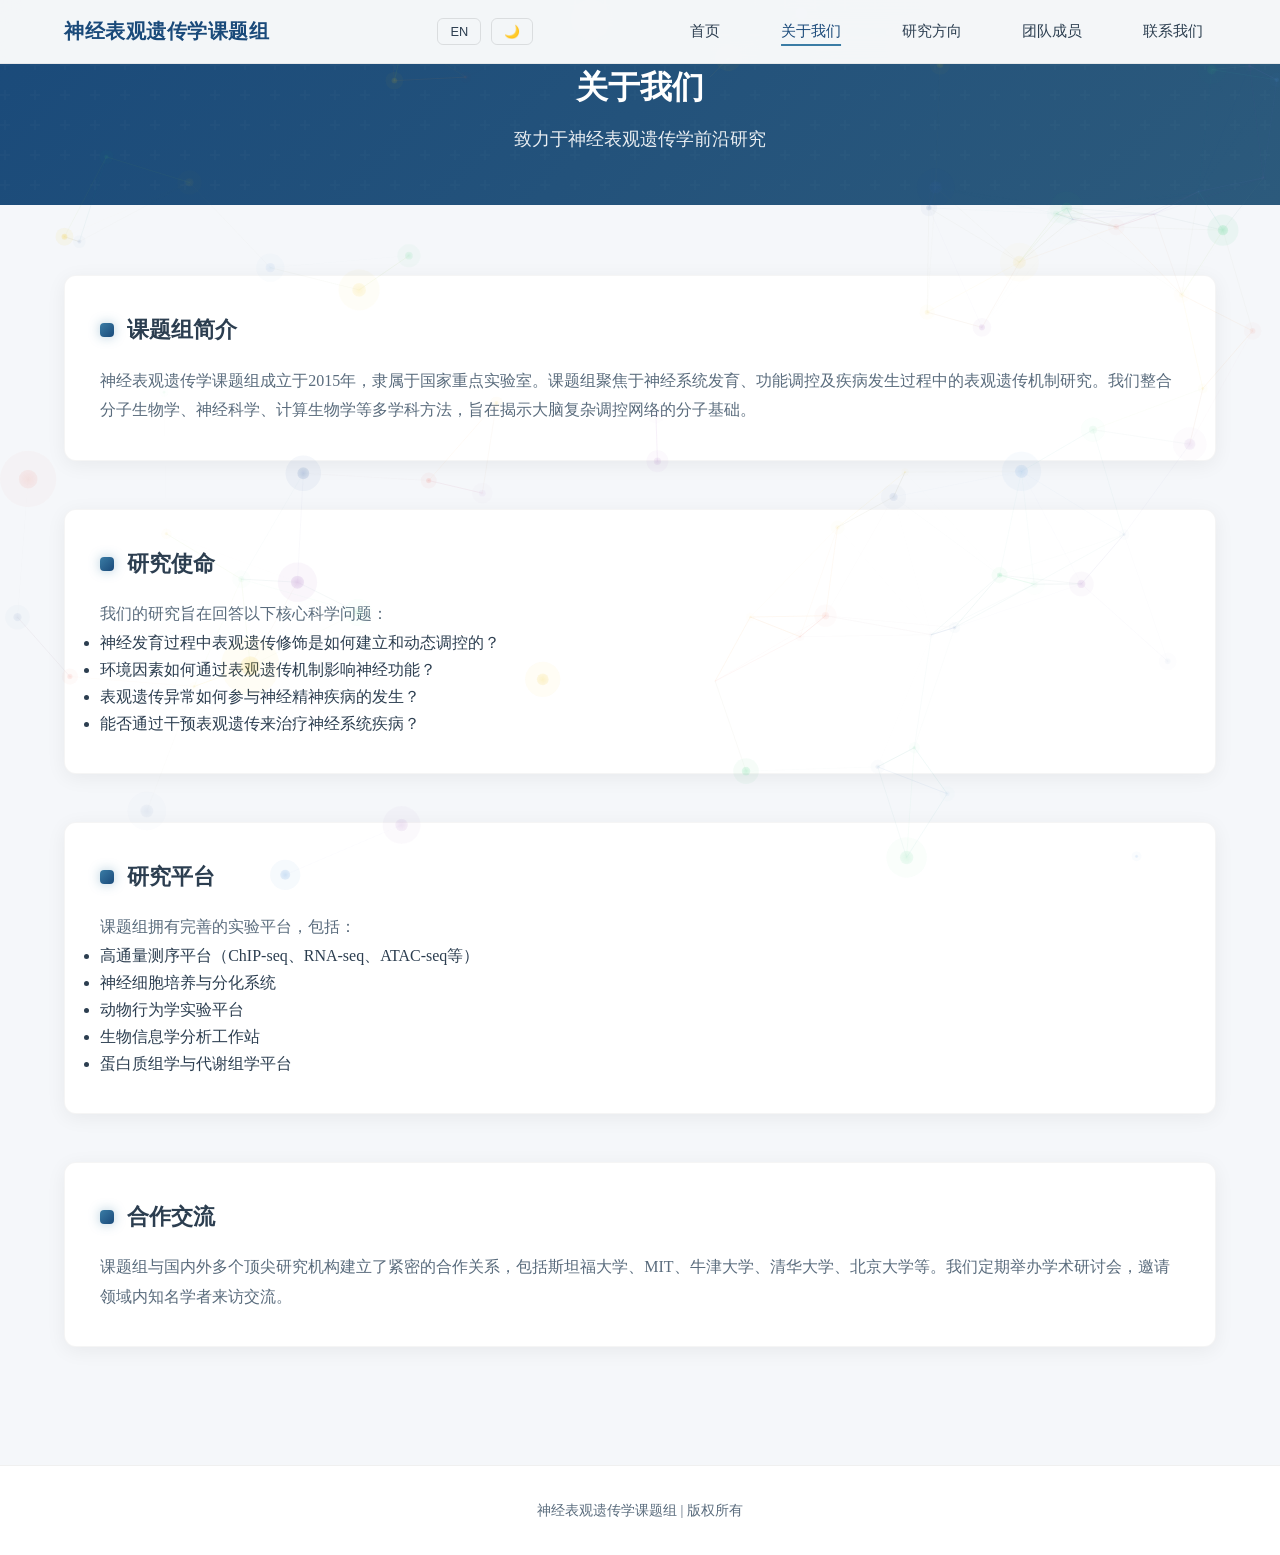
==== about.html @ 7ee30b58 "Initial commit: lab website Add lab website with: - Home, About, Research, Team, Contact pages - CSS" ====
<!DOCTYPE html>
<html lang="zh-CN">
<head>
    <meta charset="UTF-8">
    <meta name="viewport" content="width=device-width, initial-scale=1.0">
    <title>关于我们 - 神经表观遗传学课题组</title>
    <link rel="stylesheet" href="css/style.css">
</head>
<body data-page="about">

    <header>
        <nav>
            <div class="container">
                <h1 class="logo">神经表观遗传学课题组</h1>
                <div class="toolbar">
                    <button class="lang-switch" onclick="toggleLanguage()">EN</button>
                    <button class="theme-toggle" onclick="toggleTheme()">
                        <span class="icon">🌙</span>
                    </button>
                </div>
                <ul class="nav-links">
                    <li><a href="index.html" data-i18n-nav="home">首页</a></li>
                    <li><a href="about.html" class="active" data-i18n-nav="about">关于我们</a></li>
                    <li><a href="research.html" data-i18n-nav="research">研究方向</a></li>
                    <li><a href="team.html" data-i18n-nav="team">团队成员</a></li>
                    <li><a href="contact.html" data-i18n-nav="contact">联系我们</a></li>
                </ul>
            </div>
        </nav>
    </header>

    <div class="page-header">
        <div class="container">
            <h2 data-i18n="title">关于我们</h2>
            <p data-i18n="subtitle">致力于神经表观遗传学前沿研究</p>
        </div>
    </div>

    <main class="page-content">
        <div class="container">
            <section class="about-section">
                <h3 data-i18n="intro_title">课题组简介</h3>
                <p data-i18n="intro_text">神经表观遗传学课题组成立于2015年，隶属于国家重点实验室。课题组聚焦于神经系统发育、功能调控及疾病发生过程中的表观遗传机制研究。我们整合分子生物学、神经科学、计算生物学等多学科方法，旨在揭示大脑复杂调控网络的分子基础。</p>
            </section>

            <section class="about-section">
                <h3 data-i18n="mission_title">研究使命</h3>
                <p data-i18n="mission_text">我们的研究旨在回答以下核心科学问题：</p>
                <ul>
                    <li data-i18n="mission_q1">神经发育过程中表观遗传修饰是如何建立和动态调控的？</li>
                    <li data-i18n="mission_q2">环境因素如何通过表观遗传机制影响神经功能？</li>
                    <li data-i18n="mission_q3">表观遗传异常如何参与神经精神疾病的发生？</li>
                    <li data-i18n="mission_q4">能否通过干预表观遗传来治疗神经系统疾病？</li>
                </ul>
            </section>

            <section class="about-section">
                <h3 data-i18n="platform_title">研究平台</h3>
                <p data-i18n="platform_text">课题组拥有完善的实验平台，包括：</p>
                <ul>
                    <li data-i18n="platform1">高通量测序平台（ChIP-seq、RNA-seq、ATAC-seq等）</li>
                    <li data-i18n="platform2">神经细胞培养与分化系统</li>
                    <li data-i18n="platform3">动物行为学实验平台</li>
                    <li data-i18n="platform4">生物信息学分析工作站</li>
                    <li data-i18n="platform5">蛋白质组学与代谢组学平台</li>
                </ul>
            </section>

            <section class="about-section">
                <h3 data-i18n="collab_title">合作交流</h3>
                <p data-i18n="collab_text">课题组与国内外多个顶尖研究机构建立了紧密的合作关系，包括斯坦福大学、MIT、牛津大学、清华大学、北京大学等。我们定期举办学术研讨会，邀请领域内知名学者来访交流。</p>
            </section>
        </div>
    </main>

    <footer>
        <div class="container">
            <p data-i18n-footer="copyright">&copy; 2026 神经表观遗传学课题组 | 版权所有</p>
        </div>
    </footer>
    <script src="js/particles.js"></script>
    <script src="js/main.js"></script>
</body>
</html>
---- css/style.css ----
* {
    margin: 0;
    padding: 0;
    box-sizing: border-box;
}

:root {
    --primary-color: #1a4a7a;
    --secondary-color: #3a7ca5;
    --accent-color: #c0392b;
    --text-dark: #2c3e50;
    --text-light: #5a6c7d;
    --bg-light: #f5f7fa;
    --white: #ffffff;
    --glass-bg: rgba(255, 255, 255, 0.92);
    --glass-border: rgba(0, 0, 0, 0.06);
    --shadow: 0 4px 20px rgba(0, 0, 0, 0.06);
    --shadow-hover: 0 8px 32px rgba(0, 0, 0, 0.1);
    --shadow-accent: 0 4px 20px rgba(26, 74, 122, 0.15);
}

body {
    font-family: "STXihei", "华文细黑", Georgia, "Times New Roman", serif;
    line-height: 1.7;
    color: var(--text-dark);
    overflow-x: hidden;
    background: var(--bg-light);
    min-height: 100vh;
    transition: all 0.4s ease;
}

body[lang="en"] {
    line-height: 1.75;
}

/* Landing Page / Cover */
.landing-page {
    position: fixed;
    top: 0;
    left: 0;
    width: 100%;
    height: 100vh;
    z-index: 9999;
    background: linear-gradient(135deg, #0d2844 0%, #1a4a7a 50%, #2c5a7c 100%);
    display: flex;
    align-items: center;
    justify-content: center;
    overflow: hidden;
}

.landing-bg {
    position: absolute;
    top: 0;
    left: 0;
    width: 100%;
    height: 100%;
    background: linear-gradient(135deg, #0d2844 0%, #1a4a7a 50%, #2c5a7c 100%);
}

/* Neural network pattern overlay */
.landing-bg::before {
    content: '';
    position: absolute;
    top: 0;
    left: 0;
    width: 100%;
    height: 100%;
    background-image:
        radial-gradient(circle at 15% 25%, rgba(74, 144, 217, 0.2) 0%, transparent 12%),
        radial-gradient(circle at 85% 35%, rgba(155, 89, 182, 0.15) 0%, transparent 10%),
        radial-gradient(circle at 45% 75%, rgba(231, 76, 60, 0.12) 0%, transparent 9%),
        radial-gradient(circle at 75% 85%, rgba(74, 144, 217, 0.15) 0%, transparent 8%),
        radial-gradient(circle at 25% 65%, rgba(46, 204, 113, 0.1) 0%, transparent 8%);
    background-size: 100% 100%;
    animation: neuronPulse 10s ease-in-out infinite;
}

@keyframes neuronPulse {
    0%, 100% { opacity: 0.5; transform: scale(1); }
    50% { opacity: 1; transform: scale(1.03); }
}

.landing-content {
    position: relative;
    z-index: 10;
    text-align: center;
    padding: 2rem;
    margin-top: -5%;
}

.lab-logo-img {
    width: 140px;
    height: 140px;
    margin-bottom: 2rem;
    filter: drop-shadow(0 0 30px rgba(74, 144, 217, 0.5));
    animation: logoFloat 4s ease-in-out infinite;
}

@keyframes logoFloat {
    0%, 100% { transform: translateY(0); }
    50% { transform: translateY(-12px); }
}

.landing-title {
    font-size: clamp(2.2rem, 5vw, 3.4rem);
    color: #ffffff;
    margin-bottom: 0.6rem;
    font-weight: 600;
    letter-spacing: 2px;
    text-shadow: 0 2px 20px rgba(0, 0, 0, 0.3);
}

.landing-subtitle {
    font-size: clamp(1.2rem, 2.4vw, 1.6rem);
    color: rgba(255, 255, 255, 0.85);
    margin-bottom: 0.5rem;
    font-weight: 400;
    letter-spacing: 1px;
}

.landing-institution {
    font-size: clamp(1.3rem, 2.6vw, 1.7rem);
    color: #6ba3e0;
    margin-bottom: 1.5rem;
    font-weight: 500;
    letter-spacing: 1px;
    line-height: 1.8;
}

.landing-institution span {
    font-size: 0.65em;
    color: rgba(255, 255, 255, 0.7);
    font-weight: 400;
    display: block;
    margin-top: 0.4rem;
    letter-spacing: 0.5px;
}

.landing-scroll-hint {
    position: absolute;
    bottom: -15%;
    left: 50%;
    transform: translateX(-50%);
    cursor: pointer;
    text-align: center;
    color: rgba(255, 255, 255, 0.8);
    font-size: 0.9rem;
    transition: all 0.3s ease;
}

.landing-scroll-hint:hover {
    color: #ffffff;
    transform: translateX(-50%) translateY(5px);
}

.scroll-arrow {
    margin-top: 12px;
}

.scroll-arrow span {
    display: inline-block;
    width: 22px;
    height: 22px;
    border-right: 2px solid rgba(255, 255, 255, 0.7);
    border-bottom: 2px solid rgba(255, 255, 255, 0.7);
    transform: rotate(45deg);
    margin: 0 -3px;
    animation: scrollArrowAnim 1.5s infinite;
}

.scroll-arrow span:nth-child(2) {
    animation-delay: 0.15s;
}

.scroll-arrow span:nth-child(3) {
    animation-delay: 0.3s;
}

@keyframes scrollArrowAnim {
    0% { opacity: 0; transform: rotate(45deg) translateY(-12px); }
    50% { opacity: 1; }
    100% { opacity: 0; transform: rotate(45deg) translateY(12px); }
}

/* Particle Canvas - Fixed z-index with parallax */
#particles-canvas {
    position: fixed;
    top: 0;
    left: 0;
    width: 100%;
    height: 100%;
    z-index: 10000;
    pointer-events: none;
    opacity: 0.4;
}

/* Main wrapper */
.main-wrapper {
    margin-top: 0;
    min-height: 100vh;
    padding-top: 70px;
}

.container {
    max-width: 1200px;
    margin: 0 auto;
    padding: 0 24px;
    position: relative;
    z-index: 1;
}

/* Header & Navigation */
header {
    background: rgba(255, 255, 255, 0.95);
    backdrop-filter: blur(20px);
    -webkit-backdrop-filter: blur(20px);
    border-bottom: 1px solid rgba(0, 0, 0, 0.06);
    position: fixed;
    top: 0;
    left: 0;
    right: 0;
    z-index: 10001;
    padding: 0;
    transition: transform 0.3s ease, box-shadow 0.3s ease;
}

header.scrolled {
    box-shadow: 0 2px 20px rgba(0, 0, 0, 0.08);
}

header.hidden {
    transform: translateY(-100%);
}

nav {
    padding: 0.9rem 0;
}

nav .container {
    display: flex;
    justify-content: space-between;
    align-items: center;
}

.logo {
    font-size: 1.25rem;
    color: var(--primary-color);
    font-weight: 600;
    letter-spacing: 0.5px;
}

.nav-links {
    display: flex;
    list-style: none;
    gap: 2.2rem;
}

.nav-links a {
    text-decoration: none;
    color: var(--text-dark);
    font-weight: 500;
    font-size: 0.95rem;
    transition: color 0.25s ease;
    position: relative;
    padding: 0.4rem 0.8rem;
}

.nav-links a::after {
    content: '';
    position: absolute;
    bottom: 0;
    left: 50%;
    width: 0;
    height: 2px;
    background: var(--secondary-color);
    transition: all 0.25s ease;
    transform: translateX(-50%);
}

.nav-links a:hover,
.nav-links a.active {
    color: var(--primary-color);
}

.nav-links a:hover::after,
.nav-links a.active::after {
    width: 70%;
}

/* Language & Theme Toggle */
.toolbar {
    display: flex;
    align-items: center;
    gap: 0.6rem;
    margin-left: 1.5rem;
}

.lang-switch,
.theme-toggle {
    background: transparent;
    border: 1px solid rgba(0, 0, 0, 0.1);
    color: var(--text-dark);
    padding: 5px 12px;
    border-radius: 6px;
    cursor: pointer;
    font-size: 0.8rem;
    font-weight: 500;
    transition: all 0.2s ease;
}

.lang-switch:hover,
.theme-toggle:hover {
    background: rgba(26, 74, 122, 0.08);
    border-color: var(--secondary-color);
    color: var(--primary-color);
}

/* Hero Section */
.hero {
    background: linear-gradient(135deg, #1a4a7a 0%, #2c5a7c 50%, #1e3d5c 100%);
    color: var(--white);
    padding: 80px 0 90px;
    text-align: center;
    position: relative;
    overflow: hidden;
    min-height: auto;
    display: flex;
    flex-direction: column;
    justify-content: center;
    align-items: center;
}

.hero::before {
    content: '';
    position: absolute;
    top: 0;
    left: 0;
    right: 0;
    bottom: 0;
    background: url("data:image/svg+xml,%3Csvg width='60' height='60' viewBox='0 0 60 60' xmlns='http://www.w3.org/2000/svg'%3E%3Cg fill='none' fill-rule='evenodd'%3E%3Cg fill='%23ffffff' fill-opacity='0.03'%3E%3Cpath d='M36 34v-4h-2v4h-4v2h4v4h2v-4h4v-2h-4zm0-30V0h-2v4h-4v2h4v4h2V6h4V4h-4zM6 34v-4H4v4H0v2h4v4h2v-4h4v-2H6zM6 4V0H4v4H0v2h4v4h2V6h4V4H6z'/%3E%3C/g%3E%3C/g%3E%3C/svg%3E");
    opacity: 0.5;
}

.hero .container {
    position: relative;
    z-index: 1;
    width: 100%;
    max-width: 1000px;
    display: flex;
    flex-direction: column;
    align-items: center;
}

.hero h2 {
    font-size: clamp(2rem, 5vw, 3.5rem);
    margin-bottom: 1.2rem;
    text-shadow: 0 2px 30px rgba(0, 0, 0, 0.25);
    animation: fadeInUp 0.8s ease forwards;
    line-height: 1.35;
    max-width: 900px;
    font-weight: 600;
}

.hero p {
    font-size: clamp(1.05rem, 2.5vw, 1.35rem);
    margin-bottom: 2rem;
    opacity: 0.92;
    max-width: 750px;
    margin-left: auto;
    margin-right: auto;
    animation: fadeInUp 0.8s ease forwards;
    animation-delay: 0.15s;
    opacity: 0;
}

.hero .btn {
    animation: fadeInUp 0.8s ease forwards;
    animation-delay: 0.3s;
    opacity: 0;
}

/* Scroll Animations */
@keyframes fadeInUp {
    from { opacity: 0; transform: translateY(25px); }
    to { opacity: 1; transform: translateY(0); }
}

@keyframes fadeInDown {
    from { opacity: 0; transform: translateY(-25px); }
    to { opacity: 1; transform: translateY(0); }
}

@keyframes scaleIn {
    from { opacity: 0; transform: scale(0.92); }
    to { opacity: 1; transform: scale(1); }
}

/* Button */
.btn {
    display: inline-block;
    padding: 14px 32px;
    background: linear-gradient(135deg, #3a7ca5 0%, #2d6a8a 100%);
    color: #ffffff;
    text-decoration: none;
    border-radius: 8px;
    font-weight: 550;
    font-size: 1rem;
    letter-spacing: 0.5px;
    transition: all 0.3s ease;
    box-shadow: 0 4px 15px rgba(58, 124, 165, 0.35);
}

.btn:hover {
    background: linear-gradient(135deg, #2d6a8a 0%, #1a4a7a 100%);
    transform: translateY(-2px);
    box-shadow: 0 6px 25px rgba(58, 124, 165, 0.45);
}

/* Hero Stats */
.hero-stats {
    display: flex;
    justify-content: center;
    gap: 4.5rem;
    margin-top: 3.5rem;
    flex-wrap: wrap;
}

.stat-item {
    text-align: center;
    animation: fadeInUp 0.8s ease forwards;
    animation-delay: calc(0.4s + var(--delay, 0) * 0.12s);
    opacity: 0;
}

.stat-number {
    font-size: 2.4rem;
    font-weight: 700;
    color: #ffffff;
    display: block;
    text-shadow: 0 2px 15px rgba(0, 0, 0, 0.2);
}

.stat-label {
    font-size: 0.9rem;
    color: rgba(255, 255, 255, 0.8);
    margin-top: 0.35rem;
    font-weight: 500;
}

/* Section Divider */
.section-divider {
    height: 1px;
    background: linear-gradient(90deg, transparent, rgba(74, 144, 217, 0.4), transparent);
    margin: 0 auto;
    max-width: 500px;
}

/* Features Section */
.features {
    padding: 80px 0;
    position: relative;
    background: var(--white);
}

.features h2 {
    text-align: center;
    margin-bottom: 3rem;
    color: var(--text-dark);
    font-size: 1.9rem;
    font-weight: 600;
    position: relative;
}

.features h2::after {
    content: '';
    display: block;
    width: 60px;
    height: 3px;
    background: linear-gradient(90deg, var(--primary-color), var(--secondary-color));
    margin: 1rem auto 0;
    border-radius: 2px;
}

.feature-grid {
    display: grid;
    grid-template-columns: repeat(auto-fit, minmax(270px, 1fr));
    gap: 1.8rem;
}

.feature-card {
    padding: 2.2rem;
    position: relative;
    min-height: 200px;
    display: flex;
    flex-direction: column;
    background: var(--white);
    border: 1px solid rgba(0, 0, 0, 0.05);
    border-radius: 12px;
    box-shadow: var(--shadow);
    transition: all 0.35s ease;
}

.feature-card:hover {
    transform: translateY(-6px);
    box-shadow: var(--shadow-hover);
    border-color: rgba(58, 124, 165, 0.2);
}

.feature-card h3 {
    color: var(--text-dark);
    margin-bottom: 0.9rem;
    font-size: 1.25rem;
    font-weight: 600;
    position: relative;
    padding-bottom: 0.8rem;
}

.feature-card h3::after {
    content: '';
    position: absolute;
    bottom: 0;
    left: 0;
    width: 35px;
    height: 2px;
    background: linear-gradient(90deg, var(--secondary-color), var(--primary-color));
    border-radius: 1px;
}

.feature-card p {
    color: var(--text-light);
    line-height: 1.75;
    font-size: 0.95rem;
}

/* News Section */
.news {
    padding: 80px 0;
    position: relative;
    background: linear-gradient(180deg, #f8f9fa 0%, #f0f2f5 100%);
}

.news h2 {
    text-align: center;
    margin-bottom: 3rem;
    color: var(--text-dark);
    font-size: 1.9rem;
    font-weight: 600;
    position: relative;
}

.news h2::after {
    content: '';
    display: block;
    width: 60px;
    height: 3px;
    background: linear-gradient(90deg, var(--primary-color), var(--secondary-color));
    margin: 1rem auto 0;
    border-radius: 2px;
}

.news-grid {
    display: grid;
    grid-template-columns: repeat(auto-fit, minmax(320px, 1fr));
    gap: 1.8rem;
}

.news-item {
    padding: 1.8rem;
    border-left: 3px solid var(--secondary-color);
    transition: all 0.3s ease;
    position: relative;
    min-height: 110px;
    background: var(--white);
    border-radius: 0 8px 8px 0;
    box-shadow: var(--shadow);
}

.news-item::before {
    content: '';
    position: absolute;
    left: -3px;
    top: 0;
    height: 100%;
    width: 3px;
    background: linear-gradient(180deg, var(--secondary-color), var(--primary-color));
    opacity: 0;
    transition: opacity 0.3s ease;
}

.news-item:hover {
    border-left-width: 4px;
    transform: translateX(4px);
    box-shadow: var(--shadow-hover);
}

.news-item:hover::before {
    opacity: 1;
}

.news-item .date {
    color: var(--secondary-color);
    font-size: 0.85rem;
    font-weight: 600;
    letter-spacing: 1px;
    display: block;
    margin-bottom: 0.5rem;
}

.news-item h4 {
    color: var(--text-dark);
    margin-top: 0.5rem;
    font-size: 1.05rem;
    line-height: 1.55;
    font-weight: 500;
}

/* Footer */
footer {
    background: var(--white);
    border-top: 1px solid rgba(0, 0, 0, 0.06);
    color: var(--text-light);
    text-align: center;
    padding: 2rem 0;
    margin-top: auto;
}

footer p {
    font-size: 0.9rem;
}

/* Mobile Navigation */
.mobile-menu-btn {
    display: none;
    background: none;
    border: none;
    color: var(--text-dark);
    font-size: 1.5rem;
    cursor: pointer;
}

/* Responsive */
@media (max-width: 768px) {
    .nav-links {
        display: none;
        position: absolute;
        top: 100%;
        left: 0;
        right: 0;
        background: rgba(255, 255, 255, 0.98);
        backdrop-filter: blur(20px);
        flex-direction: column;
        gap: 0;
        padding: 1rem;
        box-shadow: 0 4px 20px rgba(0, 0, 0, 0.1);
    }

    .nav-links.active {
        display: flex;
    }

    .nav-links li {
        padding: 0.8rem 0;
        border-bottom: 1px solid rgba(0, 0, 0, 0.05);
    }

    .mobile-menu-btn {
        display: block;
    }

    .hero h2 {
        font-size: 2rem;
    }

    .hero p {
        font-size: 1rem;
    }

    .hero-stats {
        gap: 2.5rem;
    }

    .stat-number {
        font-size: 2rem;
    }

    .feature-grid,
    .news-grid {
        grid-template-columns: 1fr;
    }

    .landing-scroll-hint {
        bottom: -10%;
    }
}

/* Dark Mode */
body.dark-mode {
    --text-dark: #e8e8e8;
    --text-light: #a0a0a0;
    --bg-light: #1a1a2e;
    --white: #252540;
    background: #1a1a2e;
}

body.dark-mode header {
    background: rgba(37, 37, 64, 0.95);
    border-bottom-color: rgba(255, 255, 255, 0.06);
}

body.dark-mode .feature-card,
body.dark-mode .team-member,
body.dark-mode .contact-info,
body.dark-mode .contact-form,
body.dark-mode .research-item,
body.dark-mode .news-item {
    background: #252540;
    border-color: rgba(255, 255, 255, 0.06);
}

body.dark-mode .logo {
    color: #e8e8e8;
}

body.dark-mode .nav-links a {
    color: #a0a0a0;
}

body.dark-mode .nav-links a:hover,
body.dark-mode .nav-links a.active {
    color: #ffffff;
}

body.dark-mode .hero h2,
body.dark-mode .page-header h2,
body.dark-mode .features h2,
body.dark-mode .news h2 {
    color: #ffffff;
}

body.dark-mode .feature-card h3,
body.dark-mode .news-item h4 {
    color: #ffffff;
}

body.dark-mode footer {
    background: #252540;
    border-top-color: rgba(255, 255, 255, 0.06);
    color: #a0a0a0;
}

body.dark-mode .lang-switch,
body.dark-mode .theme-toggle {
    border-color: rgba(255, 255, 255, 0.15);
    color: #a0a0a0;
}

body.dark-mode .lang-switch:hover,
body.dark-mode .theme-toggle:hover {
    background: rgba(255, 255, 255, 0.1);
    border-color: rgba(255, 255, 255, 0.3);
    color: #ffffff;
}

/* Page Specific Styles */
.page-header {
    background: linear-gradient(135deg, #1a4a7a 0%, #2c5a7c 100%);
    color: var(--white);
    padding: 60px 0 50px;
    text-align: center;
    position: relative;
}

.page-header::before {
    content: '';
    position: absolute;
    top: 0;
    left: 0;
    right: 0;
    bottom: 0;
    background: url("data:image/svg+xml,%3Csvg width='60' height='60' viewBox='0 0 60 60' xmlns='http://www.w3.org/2000/svg'%3E%3Cg fill='none' fill-rule='evenodd'%3E%3Cg fill='%23ffffff' fill-opacity='0.03'%3E%3Cpath d='M36 34v-4h-2v4h-4v2h4v4h2v-4h4v-2h-4zm0-30V0h-2v4h-4v2h4v4h2V6h4V4h-4zM6 34v-4H4v4H0v2h4v4h2v-4h4v-2H6zM6 4V0H4v4H0v2h4v4h2V6h4V4H6z'/%3E%3C/g%3E%3C/g%3E%3C/svg%3E");
    opacity: 0.5;
}

.page-header h2 {
    font-size: 2rem;
    margin-bottom: 0.6rem;
    position: relative;
    font-weight: 600;
}

.page-header p {
    font-size: 1.15rem;
    opacity: 0.9;
    position: relative;
}

.page-content {
    padding: 70px 0;
}

.page-content h2 {
    color: var(--text-dark);
    margin-bottom: 2rem;
    font-size: 1.9rem;
    font-weight: 600;
}

/* About Page */
.about-section {
    margin-bottom: 3rem;
    padding: 2.2rem;
    background: var(--white);
    border-radius: 12px;
    box-shadow: var(--shadow);
    border: 1px solid rgba(0, 0, 0, 0.04);
}

.about-section h3 {
    color: var(--text-dark);
    margin-bottom: 1rem;
    font-size: 1.4rem;
    font-weight: 600;
    display: flex;
    align-items: center;
    gap: 0.8rem;
}

.about-section h3::before {
    content: '';
    width: 14px;
    height: 14px;
    background: linear-gradient(135deg, var(--secondary-color), var(--primary-color));
    border-radius: 4px;
    box-shadow: 0 0 12px rgba(58, 124, 165, 0.4);
}

.about-section p {
    color: var(--text-light);
    line-height: 1.85;
}

/* Research Page */
.research-item {
    padding: 2.5rem;
    margin-bottom: 2rem;
    position: relative;
    overflow: hidden;
    min-height: 200px;
    background: var(--white);
    border-radius: 12px;
    box-shadow: var(--shadow);
    border: 1px solid rgba(0, 0, 0, 0.04);
    transition: all 0.35s ease;
}

.research-item:hover {
    transform: translateY(-4px);
    box-shadow: var(--shadow-hover);
}

.research-item h3 {
    color: var(--text-dark);
    margin-bottom: 1rem;
    font-size: 1.35rem;
    font-weight: 600;
}

.research-item p {
    color: var(--text-light);
    line-height: 1.8;
}

.research-tags {
    margin-top: 1.5rem;
    display: flex;
    flex-wrap: wrap;
    gap: 0.6rem;
}

.tag {
    display: inline-block;
    padding: 6px 14px;
    background: rgba(58, 124, 165, 0.12);
    border: 1px solid rgba(58, 124, 165, 0.25);
    color: var(--secondary-color);
    border-radius: 20px;
    font-size: 0.8rem;
    font-weight: 500;
    transition: all 0.3s ease;
}

.tag:hover {
    background: rgba(58, 124, 165, 0.25);
    transform: translateY(-2px);
}

/* Team Page */
.team-grid {
    display: grid;
    grid-template-columns: repeat(auto-fit, minmax(280px, 1fr));
    gap: 2rem;
}

.team-member {
    padding: 2.5rem;
    text-align: center;
    position: relative;
    overflow: hidden;
    min-height: 320px;
    display: flex;
    flex-direction: column;
    justify-content: flex-start;
    background: var(--white);
    border-radius: 12px;
    box-shadow: var(--shadow);
    border: 1px solid rgba(0, 0, 0, 0.04);
    transition: all 0.35s ease;
}

.team-member:hover {
    transform: translateY(-6px);
    box-shadow: var(--shadow-hover);
}

.team-member::after {
    content: '';
    position: absolute;
    bottom: 0;
    left: 50%;
    width: 0;
    height: 3px;
    background: linear-gradient(90deg, var(--primary-color), var(--secondary-color));
    transition: all 0.35s ease;
    transform: translateX(-50%);
    border-radius: 2px;
}

.team-member:hover::after {
    width: 60%;
}

.member-photo {
    width: 110px;
    height: 110px;
    border-radius: 50%;
    background: linear-gradient(135deg, var(--primary-color), var(--secondary-color));
    margin: 0 auto 1.2rem;
    display: flex;
    align-items: center;
    justify-content: center;
    color: var(--white);
    font-size: 2.2rem;
    font-weight: bold;
    box-shadow: 0 4px 20px rgba(26, 74, 122, 0.3);
}

.team-member h3 {
    color: var(--text-dark);
    margin-bottom: 0.4rem;
    font-size: 1.3rem;
    font-weight: 600;
}

.team-member .title {
    color: var(--secondary-color);
    font-weight: 600;
    margin-bottom: 1rem;
    font-size: 0.95rem;
}

.team-member .bio {
    color: var(--text-light);
    font-size: 0.9rem;
    line-height: 1.65;
}

/* Contact Page */
.contact-grid {
    display: grid;
    grid-template-columns: repeat(auto-fit, minmax(320px, 1fr));
    gap: 2rem;
}

.contact-info {
    padding: 2.5rem;
    background: var(--white);
    border-radius: 12px;
    box-shadow: var(--shadow);
    border: 1px solid rgba(0, 0, 0, 0.04);
}

.contact-info h3 {
    color: var(--text-dark);
    margin-bottom: 1.8rem;
    font-size: 1.4rem;
    font-weight: 600;
    display: flex;
    align-items: center;
    gap: 0.8rem;
}

.contact-info h3::before {
    content: '';
    width: 12px;
    height: 12px;
    background: var(--secondary-color);
    border-radius: 50%;
    box-shadow: 0 0 12px rgba(58, 124, 165, 0.5);
}

.contact-item {
    margin-bottom: 1.8rem;
}

.contact-item strong {
    display: block;
    color: var(--text-dark);
    margin-bottom: 0.4rem;
    font-size: 0.95rem;
    font-weight: 600;
}

.contact-item p {
    color: var(--text-light);
    line-height: 1.7;
}

.contact-form {
    padding: 2.5rem;
    background: var(--white);
    border-radius: 12px;
    box-shadow: var(--shadow);
    border: 1px solid rgba(0, 0, 0, 0.04);
}

.contact-form h3 {
    color: var(--text-dark);
    margin-bottom: 1.8rem;
    font-size: 1.4rem;
    font-weight: 600;
    display: flex;
    align-items: center;
    gap: 0.8rem;
}

.contact-form h3::before {
    content: '';
    width: 12px;
    height: 12px;
    background: var(--accent-color);
    border-radius: 50%;
    box-shadow: 0 0 12px rgba(192, 57, 43, 0.5);
}

.form-group {
    margin-bottom: 1.5rem;
}

.form-group label {
    display: block;
    margin-bottom: 0.5rem;
    color: var(--text-dark);
    font-weight: 550;
    font-size: 0.95rem;
}

.form-group input,
.form-group textarea {
    width: 100%;
    padding: 14px 16px;
    background: rgba(255, 255, 255, 0.9);
    border: 1px solid rgba(0, 0, 0, 0.1);
    border-radius: 8px;
    font-family: inherit;
    font-size: 0.95rem;
    color: var(--text-dark);
    transition: all 0.3s ease;
}

.form-group input:focus,
.form-group textarea:focus {
    outline: none;
    border-color: var(--secondary-color);
    box-shadow: 0 0 0 3px rgba(58, 124, 165, 0.15);
    background: rgba(255, 255, 255, 1);
}

.form-group textarea {
    min-height: 130px;
    resize: vertical;
}

.form-group input::placeholder,
.form-group textarea::placeholder {
    color: #999;
}

.submit-btn {
    padding: 14px 36px;
    background: linear-gradient(135deg, var(--primary-color), var(--secondary-color));
    color: var(--white);
    border: none;
    border-radius: 8px;
    cursor: pointer;
    font-size: 1rem;
    font-weight: 600;
    transition: all 0.3s ease;
    box-shadow: 0 4px 15px rgba(26, 74, 122, 0.3);
}

.submit-btn:hover {
    transform: translateY(-2px);
    box-shadow: 0 6px 25px rgba(26, 74, 122, 0.4);
}

/* Decorative Elements */
.decoration-circle {
    position: absolute;
    border-radius: 50%;
    background: rgba(74, 144, 217, 0.08);
    pointer-events: none;
}

.circle-1 {
    width: 220px;
    height: 220px;
    top: 8%;
    right: -60px;
}

.circle-2 {
    width: 160px;
    height: 160px;
    bottom: 15%;
    left: -40px;
}

/* Icon Box */
.icon-box {
    width: 52px;
    height: 52px;
    background: linear-gradient(135deg, var(--primary-color), var(--secondary-color));
    border-radius: 10px;
    display: flex;
    align-items: center;
    justify-content: center;
    margin-bottom: 1rem;
    font-size: 1.35rem;
    box-shadow: var(--shadow-accent);
}

/* New Contact Page Styles */
.contact-wrapper {
    display: flex;
    flex-direction: column;
    gap: 2rem;
}

.contact-grid-new {
    display: grid;
    grid-template-columns: repeat(2, 1fr);
    gap: 2rem;
}

.contact-card {
    padding: 2.2rem;
    text-align: center;
    display: flex;
    flex-direction: column;
    align-items: center;
    gap: 0.8rem;
    background: var(--white);
    border-radius: 12px;
    box-shadow: var(--shadow);
    border: 1px solid rgba(0, 0, 0, 0.04);
    transition: all 0.35s ease;
}

.contact-card:hover {
    transform: translateY(-4px);
    box-shadow: var(--shadow-hover);
}

.contact-icon {
    font-size: 2.8rem;
    margin-bottom: 0.3rem;
}

.contact-card h3 {
    color: var(--primary-color);
    font-size: 1.1rem;
    margin: 0;
    font-weight: 600;
}

.contact-card p {
    color: var(--text-light);
    line-height: 1.7;
    margin: 0;
    font-size: 0.9rem;
}

.form-row {
    display: grid;
    grid-template-columns: repeat(2, 1fr);
    gap: 1.2rem;
}

.contact-section {
    margin-top: 3rem;
}

.contact-section h3 {
    color: var(--primary-color);
    margin-bottom: 1.5rem;
    font-size: 1.4rem;
    font-weight: 600;
}

.map-container {
    height: 420px;
    border-radius: 12px;
    overflow: hidden;
    box-shadow: var(--shadow-hover);
    position: relative;
    background: #f0f0f0;
}

.map-link {
    position: absolute;
    bottom: 18px;
    left: 18px;
    z-index: 10;
    display: inline-block;
    padding: 10px 20px;
    background: #c0392b;
    color: white;
    text-decoration: none;
    border-radius: 25px;
    font-size: 0.85rem;
    font-weight: 500;
    box-shadow: 0 3px 15px rgba(192, 57, 43, 0.4);
    transition: all 0.3s ease;
}

.map-link:hover {
    transform: translateY(-2px);
    box-shadow: 0 5px 20px rgba(192, 57, 43, 0.5);
}

.join-text {
    color: var(--text-light);
    line-height: 1.85;
    padding: 2rem;
    background: rgba(255, 255, 255, 0.6);
    border-radius: 12px;
    font-size: 0.95rem;
}

.join-text strong {
    color: var(--primary-color);
}

@media (max-width: 768px) {
    .contact-grid-new {
        grid-template-columns: 1fr;
    }
    .form-row {
        grid-template-columns: 1fr;
    }
    .map-container {
        height: 350px;
    }
}
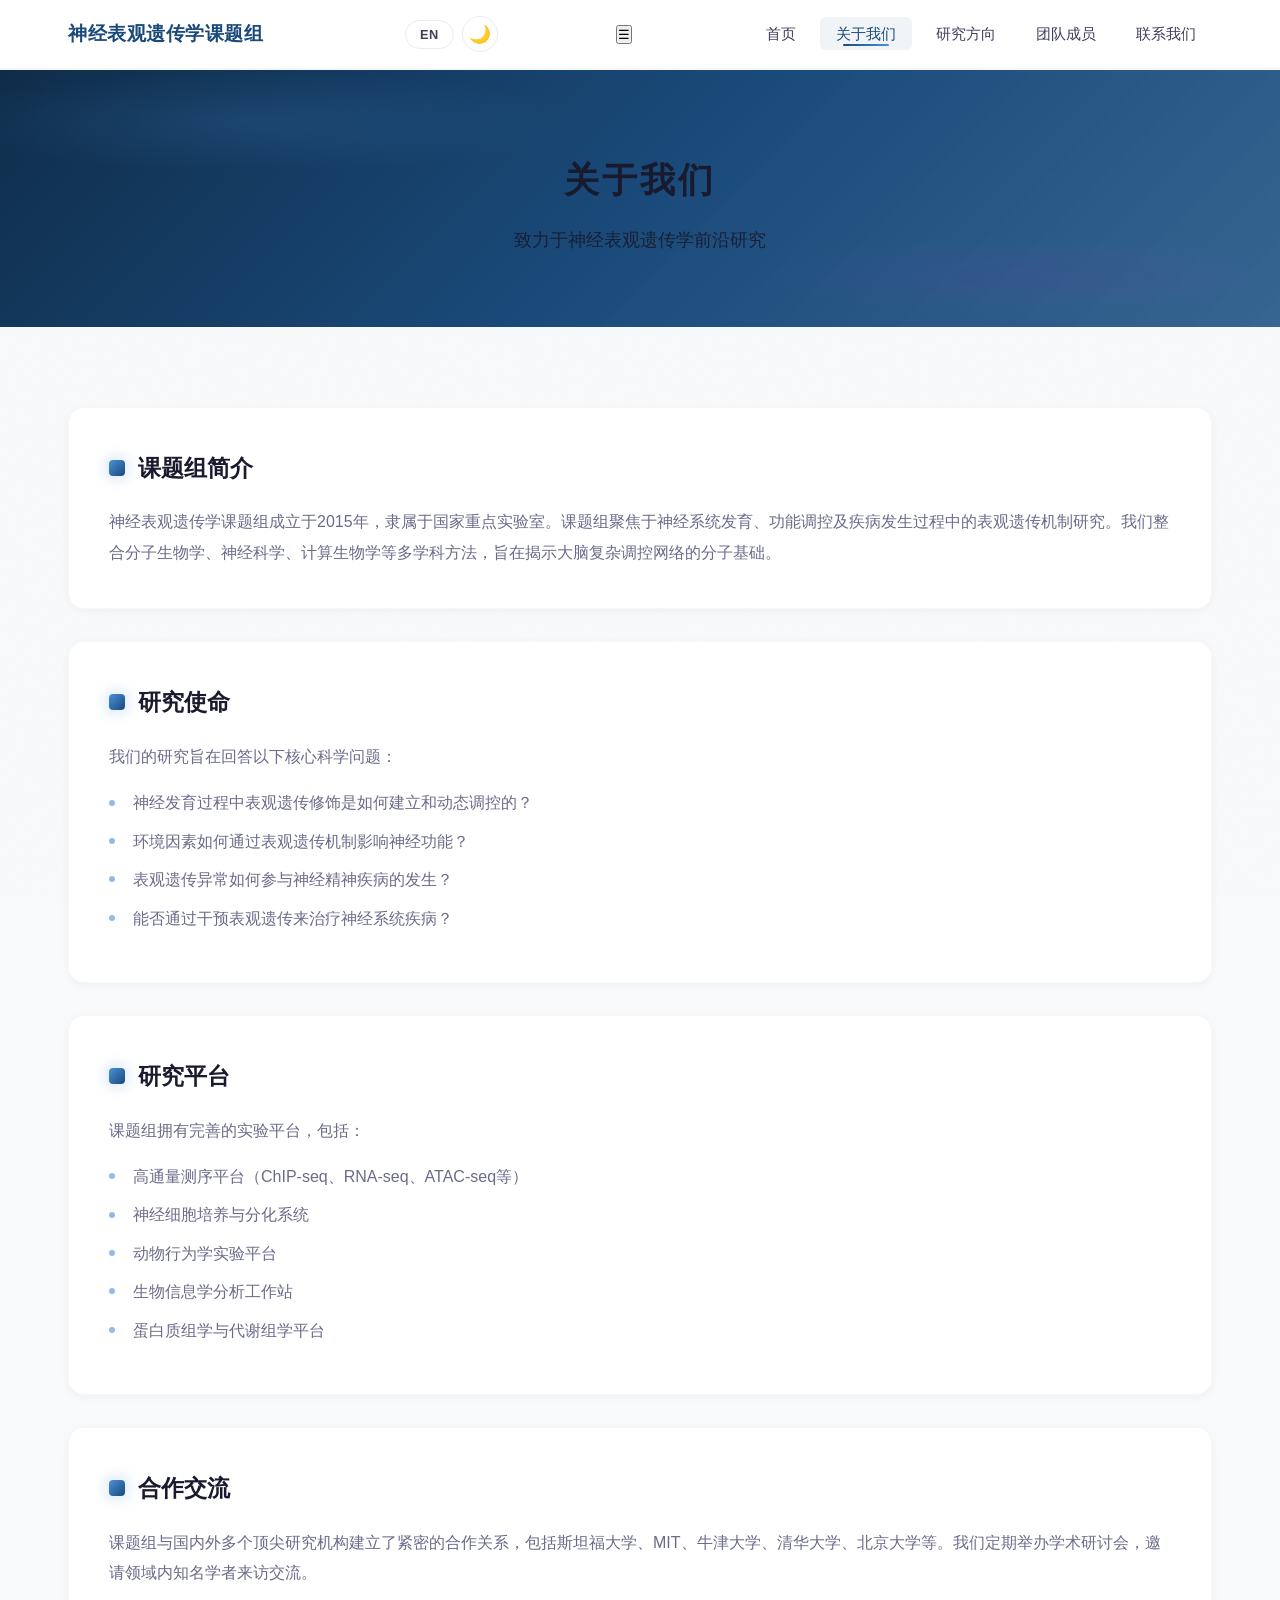
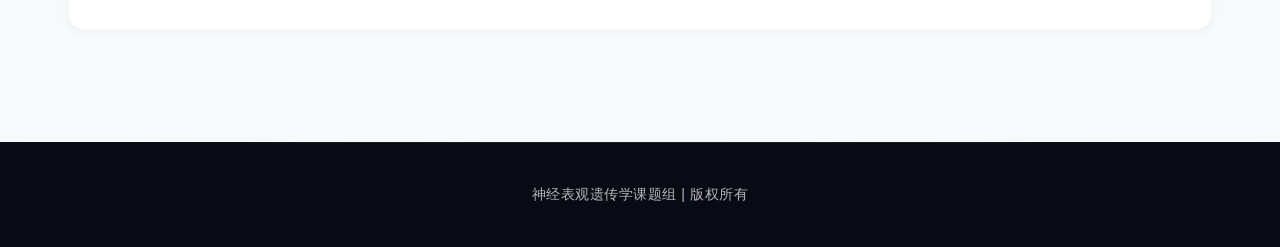
==== commit ffc0ae90: "Adjust home entry behavior and update team info" ====
--- a/about.html
+++ b/about.html
@@ -19,7 +19,7 @@
                     </button>
                 </div>
                 <ul class="nav-links">
-                    <li><a href="index.html" data-i18n-nav="home">首页</a></li>
+                    <li><a href="index.html#main-wrapper" data-i18n-nav="home">首页</a></li>
                     <li><a href="about.html" class="active" data-i18n-nav="about">关于我们</a></li>
                     <li><a href="research.html" data-i18n-nav="research">研究方向</a></li>
                     <li><a href="team.html" data-i18n-nav="team">团队成员</a></li>
--- a/css/style.css
+++ b/css/style.css
@@ -1,39 +1,132 @@
+/* ============================================
+   神经表观遗传学课题组 - 设计升级版
+   Scientific Elegance Design System
+   ============================================ */
+
 * {
     margin: 0;
     padding: 0;
     box-sizing: border-box;
 }
 
+/* ============================================
+   Design Tokens - 核心设计变量
+   ============================================ */
 :root {
-    --primary-color: #1a4a7a;
-    --secondary-color: #3a7ca5;
-    --accent-color: #c0392b;
-    --text-dark: #2c3e50;
-    --text-light: #5a6c7d;
-    --bg-light: #f5f7fa;
-    --white: #ffffff;
-    --glass-bg: rgba(255, 255, 255, 0.92);
+    /* 品牌色彩 - 更丰富的层次 */
+    --primary-deep: #0f2d4a;
+    --primary: #1a4a7a;
+    --primary-light: #2c5d8f;
+    --primary-lighter: #3d7ab5;
+    --secondary: #4a90d9;
+    --secondary-light: #6ba3e0;
+    --accent: #c0392b;
+    --accent-soft: #e74c3c;
+
+    /* 强调色 - 用于科学研究主题 */
+    --accent-bio: #27ae60;
+    --accent-dna: #8e44ad;
+    --accent-neuro: #e67e22;
+
+    /* 文本色彩 - 多层次灰度 */
+    --text-primary: #1a1a2e;
+    --text-secondary: #3d3d5c;
+    --text-tertiary: #6b6b8a;
+    --text-muted: #9999b3;
+
+    /* 背景层次 */
+    --bg-deep: #0a0a14;
+    --bg-primary: #f8f9fb;
+    --bg-secondary: #ffffff;
+    --bg-tertiary: #f0f2f5;
+    --bg-elevated: #ffffff;
+
+    /* 玻璃拟态效果 */
+    --glass-bg: rgba(255, 255, 255, 0.85);
+    --glass-bg-solid: rgba(255, 255, 255, 0.95);
     --glass-border: rgba(0, 0, 0, 0.06);
-    --shadow: 0 4px 20px rgba(0, 0, 0, 0.06);
-    --shadow-hover: 0 8px 32px rgba(0, 0, 0, 0.1);
-    --shadow-accent: 0 4px 20px rgba(26, 74, 122, 0.15);
+    --glass-shadow: 0 8px 32px rgba(0, 0, 0, 0.08);
+
+    /* 阴影系统 - 更精致的层次 */
+    --shadow-sm: 0 2px 8px rgba(0, 0, 0, 0.04);
+    --shadow-md: 0 4px 16px rgba(0, 0, 0, 0.06);
+    --shadow-lg: 0 8px 32px rgba(0, 0, 0, 0.08);
+    --shadow-xl: 0 16px 48px rgba(0, 0, 0, 0.12);
+    --shadow-glow: 0 0 40px rgba(74, 144, 217, 0.15);
+
+    /* 间距系统 */
+    --space-xs: 0.25rem;
+    --space-sm: 0.5rem;
+    --space-md: 1rem;
+    --space-lg: 1.5rem;
+    --space-xl: 2rem;
+    --space-2xl: 3rem;
+    --space-3xl: 4rem;
+
+    /* 圆角系统 */
+    --radius-sm: 6px;
+    --radius-md: 10px;
+    --radius-lg: 16px;
+    --radius-xl: 24px;
+    --radius-full: 9999px;
+
+    /* 过渡动画 */
+    --transition-fast: 0.15s ease;
+    --transition-base: 0.25s ease;
+    --transition-slow: 0.4s cubic-bezier(0.4, 0, 0.2, 1);
+    --transition-spring: 0.5s cubic-bezier(0.34, 1.56, 0.64, 1);
+
+    /* 字体系统 */
+    --font-display: "Noto Serif SC", "Source Han Serif SC", "Songti SC", Georgia, serif;
+    --font-body: "Noto Sans SC", "Source Han Sans SC", "PingFang SC", "Microsoft YaHei", sans-serif;
+    --font-mono: "JetBrains Mono", "Fira Code", monospace;
+}
+
+/* ============================================
+   Base Styles - 基础样式
+   ============================================ */
+html {
+    scroll-behavior: smooth;
 }
 
 body {
-    font-family: "STXihei", "华文细黑", Georgia, "Times New Roman", serif;
-    line-height: 1.7;
-    color: var(--text-dark);
+    font-family: var(--font-body);
+    line-height: 1.75;
+    color: var(--text-primary);
+    background: var(--bg-primary);
     overflow-x: hidden;
-    background: var(--bg-light);
     min-height: 100vh;
-    transition: all 0.4s ease;
+    transition: background var(--transition-slow), color var(--transition-slow);
+    /* 添加微妙的噪点纹理 */
+    position: relative;
+}
+
+body::before {
+    content: '';
+    position: fixed;
+    top: 0;
+    left: 0;
+    width: 100%;
+    height: 100%;
+    background-image: url("data:image/svg+xml,%3Csvg viewBox='0 0 400 400' xmlns='http://www.w3.org/2000/svg'%3E%3Cfilter id='noiseFilter'%3E%3CfeTurbulence type='fractalNoise' baseFrequency='0.9' numOctaves='3' stitchTiles='stitch'/%3E%3C/filter%3E%3Crect width='100%25' height='100%25' filter='url(%23noiseFilter)'/%3E%3C/svg%3E");
+    opacity: 0.015;
+    pointer-events: none;
+    z-index: -1;
 }
 
 body[lang="en"] {
-    line-height: 1.75;
-}
-
-/* Landing Page / Cover */
+    line-height: 1.8;
+}
+
+/* Selection */
+::selection {
+    background: var(--primary);
+    color: white;
+}
+
+/* ============================================
+   Landing Page / Cover - 启动页
+   ============================================ */
 .landing-page {
     position: fixed;
     top: 0;
@@ -41,23 +134,34 @@
     width: 100%;
     height: 100vh;
     z-index: 9999;
-    background: linear-gradient(135deg, #0d2844 0%, #1a4a7a 50%, #2c5a7c 100%);
+    background: linear-gradient(135deg, #0a1628 0%, #0f2942 30%, #1a3d5c 60%, #0d2236 100%);
     display: flex;
     align-items: center;
     justify-content: center;
     overflow: hidden;
 }
 
+/* 多层渐变背景 + 动画 */
 .landing-bg {
     position: absolute;
     top: 0;
     left: 0;
     width: 100%;
     height: 100%;
-    background: linear-gradient(135deg, #0d2844 0%, #1a4a7a 50%, #2c5a7c 100%);
-}
-
-/* Neural network pattern overlay */
+    background:
+        radial-gradient(ellipse 80% 60% at 20% 20%, rgba(74, 144, 217, 0.15) 0%, transparent 50%),
+        radial-gradient(ellipse 60% 50% at 80% 30%, rgba(142, 68, 173, 0.12) 0%, transparent 45%),
+        radial-gradient(ellipse 70% 60% at 50% 80%, rgba(39, 174, 96, 0.08) 0%, transparent 40%),
+        linear-gradient(180deg, #0a1628 0%, #0f2942 50%, #1a3d5c 100%);
+    animation: gradientShift 15s ease-in-out infinite;
+}
+
+@keyframes gradientShift {
+    0%, 100% { opacity: 1; transform: scale(1); }
+    50% { opacity: 0.9; transform: scale(1.02); }
+}
+
+/* 神经网络动画效果 */
 .landing-bg::before {
     content: '';
     position: absolute;
@@ -66,18 +170,43 @@
     width: 100%;
     height: 100%;
     background-image:
-        radial-gradient(circle at 15% 25%, rgba(74, 144, 217, 0.2) 0%, transparent 12%),
-        radial-gradient(circle at 85% 35%, rgba(155, 89, 182, 0.15) 0%, transparent 10%),
-        radial-gradient(circle at 45% 75%, rgba(231, 76, 60, 0.12) 0%, transparent 9%),
-        radial-gradient(circle at 75% 85%, rgba(74, 144, 217, 0.15) 0%, transparent 8%),
-        radial-gradient(circle at 25% 65%, rgba(46, 204, 113, 0.1) 0%, transparent 8%);
+        radial-gradient(circle at 15% 25%, rgba(74, 144, 217, 0.25) 0%, transparent 10%),
+        radial-gradient(circle at 85% 35%, rgba(155, 89, 182, 0.2) 0%, transparent 8%),
+        radial-gradient(circle at 45% 75%, rgba(231, 76, 60, 0.15) 0%, transparent 7%),
+        radial-gradient(circle at 75% 85%, rgba(74, 144, 217, 0.18) 0%, transparent 6%),
+        radial-gradient(circle at 25% 65%, rgba(46, 204, 113, 0.12) 0%, transparent 6%);
     background-size: 100% 100%;
-    animation: neuronPulse 10s ease-in-out infinite;
+    animation: neuronPulse 8s ease-in-out infinite;
 }
 
 @keyframes neuronPulse {
-    0%, 100% { opacity: 0.5; transform: scale(1); }
+    0%, 100% { opacity: 0.6; transform: scale(1); }
     50% { opacity: 1; transform: scale(1.03); }
+}
+
+/* 浮动粒子效果 */
+.landing-bg::after {
+    content: '';
+    position: absolute;
+    top: 0;
+    left: 0;
+    width: 100%;
+    height: 100%;
+    background-image:
+        radial-gradient(2px 2px at 20% 30%, rgba(255,255,255,0.3) 50%, transparent 50%),
+        radial-gradient(2px 2px at 40% 70%, rgba(255,255,255,0.2) 50%, transparent 50%),
+        radial-gradient(1.5px 1.5px at 60% 20%, rgba(255,255,255,0.25) 50%, transparent 50%),
+        radial-gradient(1.5px 1.5px at 80% 50%, rgba(255,255,255,0.15) 50%, transparent 50%),
+        radial-gradient(2px 2px at 10% 80%, rgba(255,255,255,0.2) 50%, transparent 50%),
+        radial-gradient(1px 1px at 90% 10%, rgba(255,255,255,0.25) 50%, transparent 50%),
+        radial-gradient(1.5px 1.5px at 50% 90%, rgba(255,255,255,0.18) 50%, transparent 50%);
+    background-size: 200px 200px;
+    animation: floatParticles 20s linear infinite;
+}
+
+@keyframes floatParticles {
+    0% { transform: translateY(0); }
+    100% { transform: translateY(-200px); }
 }
 
 .landing-content {
@@ -88,113 +217,136 @@
     margin-top: -5%;
 }
 
+/* Logo 动画 */
 .lab-logo-img {
-    width: 140px;
-    height: 140px;
-    margin-bottom: 2rem;
-    filter: drop-shadow(0 0 30px rgba(74, 144, 217, 0.5));
-    animation: logoFloat 4s ease-in-out infinite;
+    width: 150px;
+    height: 150px;
+    margin-bottom: 2.5rem;
+    filter: drop-shadow(0 0 40px rgba(74, 144, 217, 0.4));
+    animation: logoFloat 4s ease-in-out infinite, logoGlow 3s ease-in-out infinite alternate;
 }
 
 @keyframes logoFloat {
     0%, 100% { transform: translateY(0); }
-    50% { transform: translateY(-12px); }
-}
-
+    50% { transform: translateY(-10px); }
+}
+
+@keyframes logoGlow {
+    0% { filter: drop-shadow(0 0 30px rgba(74, 144, 217, 0.3)); }
+    100% { filter: drop-shadow(0 0 50px rgba(74, 144, 217, 0.5)); }
+}
+
+/* 标题样式 - 更精致的排版 */
 .landing-title {
-    font-size: clamp(2.2rem, 5vw, 3.4rem);
+    font-size: clamp(2.2rem, 5vw, 3.6rem);
     color: #ffffff;
-    margin-bottom: 0.6rem;
-    font-weight: 600;
+    margin-bottom: 0.8rem;
+    font-weight: 700;
+    letter-spacing: 4px;
+    text-shadow: 0 2px 30px rgba(0, 0, 0, 0.4);
+    font-family: var(--font-display);
+    animation: titleReveal 1s ease-out forwards;
+    opacity: 0;
+    transform: translateY(20px);
+}
+
+@keyframes titleReveal {
+    to {
+        opacity: 1;
+        transform: translateY(0);
+    }
+}
+
+.landing-subtitle {
+    font-size: clamp(1.1rem, 2.5vw, 1.5rem);
+    color: rgba(255, 255, 255, 0.8);
+    margin-bottom: 0.8rem;
+    font-weight: 400;
     letter-spacing: 2px;
-    text-shadow: 0 2px 20px rgba(0, 0, 0, 0.3);
-}
-
-.landing-subtitle {
-    font-size: clamp(1.2rem, 2.4vw, 1.6rem);
-    color: rgba(255, 255, 255, 0.85);
-    margin-bottom: 0.5rem;
-    font-weight: 400;
-    letter-spacing: 1px;
+    font-family: var(--font-body);
+    animation: titleReveal 1s ease-out 0.2s forwards;
+    opacity: 0;
+    transform: translateY(20px);
 }
 
 .landing-institution {
-    font-size: clamp(1.3rem, 2.6vw, 1.7rem);
-    color: #6ba3e0;
-    margin-bottom: 1.5rem;
+    font-size: clamp(1.2rem, 2.8vw, 1.65rem);
+    color: var(--secondary-light);
+    margin-bottom: 2rem;
     font-weight: 500;
     letter-spacing: 1px;
-    line-height: 1.8;
+    line-height: 1.9;
+    animation: titleReveal 1s ease-out 0.4s forwards;
+    opacity: 0;
+    transform: translateY(20px);
 }
 
 .landing-institution span {
-    font-size: 0.65em;
-    color: rgba(255, 255, 255, 0.7);
+    font-size: 0.6em;
+    color: rgba(255, 255, 255, 0.65);
     font-weight: 400;
     display: block;
-    margin-top: 0.4rem;
+    margin-top: 0.5rem;
     letter-spacing: 0.5px;
 }
 
+/* 滚动提示 - 更优雅的动画 */
 .landing-scroll-hint {
     position: absolute;
-    bottom: -15%;
+    bottom: -12%;
     left: 50%;
     transform: translateX(-50%);
     cursor: pointer;
     text-align: center;
-    color: rgba(255, 255, 255, 0.8);
+    color: rgba(255, 255, 255, 0.75);
     font-size: 0.9rem;
-    transition: all 0.3s ease;
+    letter-spacing: 1px;
+    transition: all var(--transition-base);
+    animation: hintBounce 2s ease-in-out infinite;
 }
 
 .landing-scroll-hint:hover {
     color: #ffffff;
-    transform: translateX(-50%) translateY(5px);
+    transform: translateX(-50%) translateY(3px);
+}
+
+@keyframes hintBounce {
+    0%, 100% { transform: translateX(-50%) translateY(0); }
+    50% { transform: translateX(-50%) translateY(8px); }
 }
 
 .scroll-arrow {
-    margin-top: 12px;
+    margin-top: 14px;
 }
 
 .scroll-arrow span {
     display: inline-block;
-    width: 22px;
-    height: 22px;
-    border-right: 2px solid rgba(255, 255, 255, 0.7);
-    border-bottom: 2px solid rgba(255, 255, 255, 0.7);
+    width: 20px;
+    height: 20px;
+    border-right: 2px solid rgba(255, 255, 255, 0.6);
+    border-bottom: 2px solid rgba(255, 255, 255, 0.6);
     transform: rotate(45deg);
-    margin: 0 -3px;
+    margin: 0 -2px;
     animation: scrollArrowAnim 1.5s infinite;
 }
 
 .scroll-arrow span:nth-child(2) {
-    animation-delay: 0.15s;
+    animation-delay: 0.12s;
 }
 
 .scroll-arrow span:nth-child(3) {
-    animation-delay: 0.3s;
+    animation-delay: 0.24s;
 }
 
 @keyframes scrollArrowAnim {
-    0% { opacity: 0; transform: rotate(45deg) translateY(-12px); }
-    50% { opacity: 1; }
-    100% { opacity: 0; transform: rotate(45deg) translateY(12px); }
-}
-
-/* Particle Canvas - Fixed z-index with parallax */
-#particles-canvas {
-    position: fixed;
-    top: 0;
-    left: 0;
-    width: 100%;
-    height: 100%;
-    z-index: 10000;
-    pointer-events: none;
-    opacity: 0.4;
-}
-
-/* Main wrapper */
+    0% { opacity: 0; transform: rotate(45deg) translateY(-10px); }
+    40% { opacity: 1; }
+    100% { opacity: 0; transform: rotate(45deg) translateY(10px); }
+}
+
+/* ============================================
+   Main Layout - 主布局
+   ============================================ */
 .main-wrapper {
     margin-top: 0;
     min-height: 100vh;
@@ -204,28 +356,32 @@
 .container {
     max-width: 1200px;
     margin: 0 auto;
-    padding: 0 24px;
+    padding: 0 28px;
     position: relative;
     z-index: 1;
 }
 
-/* Header & Navigation */
+/* ============================================
+   Header & Navigation - 头部导航
+   ============================================ */
 header {
-    background: rgba(255, 255, 255, 0.95);
-    backdrop-filter: blur(20px);
-    -webkit-backdrop-filter: blur(20px);
-    border-bottom: 1px solid rgba(0, 0, 0, 0.06);
+    background: rgba(255, 255, 255, 0.92);
+    backdrop-filter: blur(24px);
+    -webkit-backdrop-filter: blur(24px);
+    border-bottom: 1px solid rgba(0, 0, 0, 0.04);
     position: fixed;
     top: 0;
     left: 0;
     right: 0;
     z-index: 10001;
     padding: 0;
-    transition: transform 0.3s ease, box-shadow 0.3s ease;
+    transition: all var(--transition-slow);
 }
 
 header.scrolled {
-    box-shadow: 0 2px 20px rgba(0, 0, 0, 0.08);
+    background: rgba(255, 255, 255, 0.98);
+    box-shadow: var(--shadow-md);
+    border-bottom-color: rgba(0, 0, 0, 0.06);
 }
 
 header.hidden {
@@ -233,7 +389,7 @@
 }
 
 nav {
-    padding: 0.9rem 0;
+    padding: 1rem 0;
 }
 
 nav .container {
@@ -242,84 +398,121 @@
     align-items: center;
 }
 
+/* Logo */
 .logo {
-    font-size: 1.25rem;
-    color: var(--primary-color);
+    font-size: 1.2rem;
+    color: var(--primary);
     font-weight: 600;
     letter-spacing: 0.5px;
-}
-
+    font-family: var(--font-display);
+    transition: color var(--transition-base);
+}
+
+.logo:hover {
+    color: var(--primary-light);
+}
+
+/* 导航链接 - 更精致的悬停效果 */
 .nav-links {
     display: flex;
     list-style: none;
-    gap: 2.2rem;
+    gap: 0.5rem;
 }
 
 .nav-links a {
     text-decoration: none;
-    color: var(--text-dark);
+    color: var(--text-secondary);
     font-weight: 500;
     font-size: 0.95rem;
-    transition: color 0.25s ease;
-    position: relative;
-    padding: 0.4rem 0.8rem;
-}
-
-.nav-links a::after {
-    content: '';
-    position: absolute;
-    bottom: 0;
+    transition: all var(--transition-base);
+    position: relative;
+    padding: 0.5rem 1rem;
+    border-radius: var(--radius-sm);
+}
+
+.nav-links a::before {
+    content: '';
+    position: absolute;
+    bottom: 4px;
     left: 50%;
     width: 0;
     height: 2px;
-    background: var(--secondary-color);
-    transition: all 0.25s ease;
+    background: linear-gradient(90deg, var(--primary), var(--secondary));
+    transition: all var(--transition-base);
     transform: translateX(-50%);
-}
-
-.nav-links a:hover,
+    border-radius: 1px;
+    opacity: 0;
+}
+
+.nav-links a:hover {
+    color: var(--primary);
+    background: rgba(26, 74, 122, 0.04);
+}
+
+.nav-links a:hover::before {
+    width: 40%;
+    opacity: 1;
+}
+
 .nav-links a.active {
-    color: var(--primary-color);
-}
-
-.nav-links a:hover::after,
-.nav-links a.active::after {
-    width: 70%;
-}
-
-/* Language & Theme Toggle */
+    color: var(--primary);
+    background: rgba(26, 74, 122, 0.06);
+}
+
+.nav-links a.active::before {
+    width: 50%;
+    opacity: 1;
+}
+
+/* 语言和主题切换 */
 .toolbar {
     display: flex;
     align-items: center;
-    gap: 0.6rem;
+    gap: 0.5rem;
     margin-left: 1.5rem;
 }
 
 .lang-switch,
 .theme-toggle {
     background: transparent;
-    border: 1px solid rgba(0, 0, 0, 0.1);
-    color: var(--text-dark);
-    padding: 5px 12px;
-    border-radius: 6px;
+    border: 1px solid rgba(0, 0, 0, 0.08);
+    color: var(--text-secondary);
+    padding: 6px 14px;
+    border-radius: var(--radius-full);
     cursor: pointer;
     font-size: 0.8rem;
-    font-weight: 500;
-    transition: all 0.2s ease;
+    font-weight: 600;
+    transition: all var(--transition-base);
+    letter-spacing: 0.5px;
 }
 
 .lang-switch:hover,
 .theme-toggle:hover {
     background: rgba(26, 74, 122, 0.08);
-    border-color: var(--secondary-color);
-    color: var(--primary-color);
-}
-
-/* Hero Section */
+    border-color: var(--primary-light);
+    color: var(--primary);
+    transform: translateY(-1px);
+}
+
+.theme-toggle {
+    width: 36px;
+    height: 36px;
+    padding: 0;
+    display: flex;
+    align-items: center;
+    justify-content: center;
+    font-size: 1.1rem;
+}
+
+/* ============================================
+   Hero Section - 主视觉区域
+   ============================================ */
 .hero {
-    background: linear-gradient(135deg, #1a4a7a 0%, #2c5a7c 50%, #1e3d5c 100%);
+    background:
+        linear-gradient(135deg, rgba(15, 45, 74, 0.97) 0%, rgba(26, 74, 122, 0.95) 50%, rgba(44, 93, 140, 0.93) 100%),
+        url("data:image/svg+xml,%3Csvg width='60' height='60' viewBox='0 0 60 60' xmlns='http://www.w3.org/2000/svg'%3E%3Cg fill='none' fill-rule='evenodd'%3E%3Cg fill='%23ffffff' fill-opacity='0.025'%3E%3Cpath d='M36 34v-4h-2v4h-4v2h4v4h2v-4h4v-2h-4zm0-30V0h-2v4h-4v2h4v4h2V6h4V4h-4zM6 34v-4H4v4H0v2h4v4h2v-4h4v-2H6zM6 4V0H4v4H0v2h4v4h2V6h4V4H6z'/%3E%3C/g%3E%3C/g%3E%3C/svg%3E");
     color: var(--white);
-    padding: 80px 0 90px;
+    padding: 90px 0 100px;
     text-align: center;
     position: relative;
     overflow: hidden;
@@ -337,8 +530,10 @@
     left: 0;
     right: 0;
     bottom: 0;
-    background: url("data:image/svg+xml,%3Csvg width='60' height='60' viewBox='0 0 60 60' xmlns='http://www.w3.org/2000/svg'%3E%3Cg fill='none' fill-rule='evenodd'%3E%3Cg fill='%23ffffff' fill-opacity='0.03'%3E%3Cpath d='M36 34v-4h-2v4h-4v2h4v4h2v-4h4v-2h-4zm0-30V0h-2v4h-4v2h4v4h2V6h4V4h-4zM6 34v-4H4v4H0v2h4v4h2v-4h4v-2H6zM6 4V0H4v4H0v2h4v4h2V6h4V4H6z'/%3E%3C/g%3E%3C/g%3E%3C/svg%3E");
-    opacity: 0.5;
+    background:
+        radial-gradient(ellipse 60% 40% at 10% 10%, rgba(74, 144, 217, 0.15) 0%, transparent 50%),
+        radial-gradient(ellipse 50% 40% at 90% 90%, rgba(142, 68, 173, 0.1) 0%, transparent 50%);
+    pointer-events: none;
 }
 
 .hero .container {
@@ -351,19 +546,63 @@
     align-items: center;
 }
 
+/* 装饰圆形 */
+.decoration-circle {
+    position: absolute;
+    border-radius: 50%;
+    pointer-events: none;
+    animation: floatCircle 20s ease-in-out infinite;
+}
+
+.circle-1 {
+    width: 280px;
+    height: 280px;
+    top: 5%;
+    right: -80px;
+    background: radial-gradient(circle, rgba(74, 144, 217, 0.12) 0%, transparent 70%);
+}
+
+.circle-2 {
+    width: 200px;
+    height: 200px;
+    bottom: 10%;
+    left: -60px;
+    background: radial-gradient(circle, rgba(142, 68, 173, 0.08) 0%, transparent 70%);
+    animation-delay: -5s;
+}
+
+.circle-3 {
+    width: 150px;
+    height: 150px;
+    top: 40%;
+    left: 10%;
+    background: radial-gradient(circle, rgba(46, 204, 113, 0.06) 0%, transparent 70%);
+    animation-delay: -10s;
+}
+
+@keyframes floatCircle {
+    0%, 100% { transform: translate(0, 0) rotate(0deg); }
+    25% { transform: translate(10px, -10px) rotate(5deg); }
+    50% { transform: translate(0, -20px) rotate(0deg); }
+    75% { transform: translate(-10px, -10px) rotate(-5deg); }
+}
+
+/* 标题样式 */
 .hero h2 {
-    font-size: clamp(2rem, 5vw, 3.5rem);
-    margin-bottom: 1.2rem;
-    text-shadow: 0 2px 30px rgba(0, 0, 0, 0.25);
+    font-size: clamp(2rem, 5vw, 3.2rem);
+    margin-bottom: 1.4rem;
+    text-shadow: 0 4px 30px rgba(0, 0, 0, 0.3);
     animation: fadeInUp 0.8s ease forwards;
-    line-height: 1.35;
+    line-height: 1.4;
     max-width: 900px;
-    font-weight: 600;
+    font-weight: 700;
+    font-family: var(--font-display);
+    letter-spacing: 2px;
 }
 
 .hero p {
     font-size: clamp(1.05rem, 2.5vw, 1.35rem);
-    margin-bottom: 2rem;
+    margin-bottom: 2.5rem;
     opacity: 0.92;
     max-width: 750px;
     margin-left: auto;
@@ -371,6 +610,8 @@
     animation: fadeInUp 0.8s ease forwards;
     animation-delay: 0.15s;
     opacity: 0;
+    line-height: 1.8;
+    color: var(--white);
 }
 
 .hero .btn {
@@ -379,14 +620,14 @@
     opacity: 0;
 }
 
-/* Scroll Animations */
+/* 动画 */
 @keyframes fadeInUp {
-    from { opacity: 0; transform: translateY(25px); }
+    from { opacity: 0; transform: translateY(30px); }
     to { opacity: 1; transform: translateY(0); }
 }
 
 @keyframes fadeInDown {
-    from { opacity: 0; transform: translateY(-25px); }
+    from { opacity: 0; transform: translateY(-30px); }
     to { opacity: 1; transform: translateY(0); }
 }
 
@@ -395,124 +636,218 @@
     to { opacity: 1; transform: scale(1); }
 }
 
-/* Button */
+/* ============================================
+   Button - 按钮样式
+   ============================================ */
 .btn {
-    display: inline-block;
-    padding: 14px 32px;
-    background: linear-gradient(135deg, #3a7ca5 0%, #2d6a8a 100%);
+    display: inline-flex;
+    align-items: center;
+    justify-content: center;
+    padding: 16px 36px;
+    background: linear-gradient(135deg, var(--primary-light) 0%, var(--primary) 100%);
     color: #ffffff;
     text-decoration: none;
-    border-radius: 8px;
-    font-weight: 550;
+    border-radius: var(--radius-full);
+    font-weight: 600;
     font-size: 1rem;
     letter-spacing: 0.5px;
-    transition: all 0.3s ease;
-    box-shadow: 0 4px 15px rgba(58, 124, 165, 0.35);
+    transition: all var(--transition-base);
+    box-shadow: 0 4px 20px rgba(26, 74, 122, 0.3);
+    position: relative;
+    overflow: hidden;
+}
+
+.btn::before {
+    content: '';
+    position: absolute;
+    top: 0;
+    left: -100%;
+    width: 100%;
+    height: 100%;
+    background: linear-gradient(90deg, transparent, rgba(255,255,255,0.2), transparent);
+    transition: left 0.5s ease;
 }
 
 .btn:hover {
-    background: linear-gradient(135deg, #2d6a8a 0%, #1a4a7a 100%);
-    transform: translateY(-2px);
-    box-shadow: 0 6px 25px rgba(58, 124, 165, 0.45);
-}
-
-/* Hero Stats */
+    background: linear-gradient(135deg, var(--primary) 0%, var(--primary-deep) 100%);
+    transform: translateY(-3px);
+    box-shadow: 0 8px 30px rgba(26, 74, 122, 0.4);
+}
+
+.btn:hover::before {
+    left: 100%;
+}
+
+/* ============================================
+   Stats - 数据统计
+   ============================================ */
 .hero-stats {
     display: flex;
     justify-content: center;
-    gap: 4.5rem;
-    margin-top: 3.5rem;
+    gap: 4rem;
+    margin-top: 4rem;
     flex-wrap: wrap;
 }
 
 .stat-item {
     text-align: center;
     animation: fadeInUp 0.8s ease forwards;
-    animation-delay: calc(0.4s + var(--delay, 0) * 0.12s);
+    animation-delay: calc(0.4s + var(--delay, 0) * 0.15s);
     opacity: 0;
+    position: relative;
+    padding: 0 1.5rem;
+}
+
+.stat-item::after {
+    content: '';
+    position: absolute;
+    right: -2rem;
+    top: 50%;
+    transform: translateY(-50%);
+    width: 1px;
+    height: 40px;
+    background: linear-gradient(180deg, transparent, rgba(255,255,255,0.2), transparent);
+}
+
+.stat-item:last-child::after {
+    display: none;
 }
 
 .stat-number {
-    font-size: 2.4rem;
+    font-size: 2.6rem;
     font-weight: 700;
     color: #ffffff;
     display: block;
-    text-shadow: 0 2px 15px rgba(0, 0, 0, 0.2);
+    text-shadow: 0 2px 20px rgba(0, 0, 0, 0.25);
+    font-family: var(--font-display);
+    letter-spacing: 1px;
 }
 
 .stat-label {
     font-size: 0.9rem;
-    color: rgba(255, 255, 255, 0.8);
-    margin-top: 0.35rem;
+    color: rgba(255, 255, 255, 0.75);
+    margin-top: 0.4rem;
     font-weight: 500;
-}
-
-/* Section Divider */
+    letter-spacing: 0.5px;
+}
+
+/* ============================================
+   Section Divider - 区块分隔
+   ============================================ */
 .section-divider {
     height: 1px;
-    background: linear-gradient(90deg, transparent, rgba(74, 144, 217, 0.4), transparent);
+    background: linear-gradient(90deg, transparent, rgba(74, 144, 217, 0.3), transparent);
     margin: 0 auto;
-    max-width: 500px;
-}
-
-/* Features Section */
+    max-width: 600px;
+    position: relative;
+}
+
+.section-divider::before {
+    content: '';
+    position: absolute;
+    top: -4px;
+    left: 50%;
+    transform: translateX(-50%);
+    width: 8px;
+    height: 8px;
+    background: var(--secondary);
+    border-radius: 50%;
+    box-shadow: 0 0 12px rgba(74, 144, 217, 0.5);
+}
+
+/* ============================================
+   Features Section - 研究方向
+   ============================================ */
 .features {
-    padding: 80px 0;
-    position: relative;
-    background: var(--white);
+    padding: 90px 0;
+    position: relative;
+    background: var(--bg-secondary);
+}
+
+.features::before {
+    content: '';
+    position: absolute;
+    top: 0;
+    left: 0;
+    right: 0;
+    height: 1px;
+    background: linear-gradient(90deg, transparent, rgba(0,0,0,0.05), transparent);
 }
 
 .features h2 {
     text-align: center;
-    margin-bottom: 3rem;
-    color: var(--text-dark);
-    font-size: 1.9rem;
-    font-weight: 600;
-    position: relative;
+    margin-bottom: 3.5rem;
+    color: var(--text-primary);
+    font-size: 2rem;
+    font-weight: 700;
+    position: relative;
+    font-family: var(--font-display);
+    letter-spacing: 2px;
 }
 
 .features h2::after {
     content: '';
     display: block;
-    width: 60px;
+    width: 50px;
     height: 3px;
-    background: linear-gradient(90deg, var(--primary-color), var(--secondary-color));
-    margin: 1rem auto 0;
+    background: linear-gradient(90deg, var(--primary), var(--secondary));
+    margin: 1.2rem auto 0;
     border-radius: 2px;
 }
 
 .feature-grid {
     display: grid;
-    grid-template-columns: repeat(auto-fit, minmax(270px, 1fr));
-    gap: 1.8rem;
-}
-
+    grid-template-columns: repeat(auto-fit, minmax(280px, 1fr));
+    gap: 1.5rem;
+}
+
+/* 卡片 - 更精致的悬停效果 */
 .feature-card {
     padding: 2.2rem;
     position: relative;
     min-height: 200px;
     display: flex;
     flex-direction: column;
-    background: var(--white);
-    border: 1px solid rgba(0, 0, 0, 0.05);
-    border-radius: 12px;
-    box-shadow: var(--shadow);
-    transition: all 0.35s ease;
+    background: var(--bg-elevated);
+    border: 1px solid rgba(0, 0, 0, 0.04);
+    border-radius: var(--radius-lg);
+    box-shadow: var(--shadow-sm);
+    transition: all var(--transition-slow);
+    overflow: hidden;
+}
+
+/* 卡片悬浮光效 */
+.feature-card::before {
+    content: '';
+    position: absolute;
+    top: 0;
+    left: 0;
+    right: 0;
+    height: 3px;
+    background: linear-gradient(90deg, var(--primary), var(--secondary));
+    transform: scaleX(0);
+    transform-origin: left;
+    transition: transform var(--transition-slow);
 }
 
 .feature-card:hover {
-    transform: translateY(-6px);
-    box-shadow: var(--shadow-hover);
-    border-color: rgba(58, 124, 165, 0.2);
+    transform: translateY(-8px);
+    box-shadow: var(--shadow-xl);
+    border-color: rgba(74, 144, 217, 0.15);
+}
+
+.feature-card:hover::before {
+    transform: scaleX(1);
 }
 
 .feature-card h3 {
-    color: var(--text-dark);
-    margin-bottom: 0.9rem;
-    font-size: 1.25rem;
+    color: var(--text-primary);
+    margin-bottom: 1rem;
+    font-size: 1.3rem;
     font-weight: 600;
     position: relative;
-    padding-bottom: 0.8rem;
+    padding-bottom: 1rem;
+    font-family: var(--font-display);
 }
 
 .feature-card h3::after {
@@ -520,59 +855,75 @@
     position: absolute;
     bottom: 0;
     left: 0;
-    width: 35px;
+    width: 30px;
     height: 2px;
-    background: linear-gradient(90deg, var(--secondary-color), var(--primary-color));
+    background: linear-gradient(90deg, var(--secondary), var(--primary));
     border-radius: 1px;
 }
 
 .feature-card p {
-    color: var(--text-light);
-    line-height: 1.75;
+    color: var(--text-tertiary);
+    line-height: 1.8;
     font-size: 0.95rem;
 }
 
-/* News Section */
+/* ============================================
+   News Section - 最新动态
+   ============================================ */
 .news {
-    padding: 80px 0;
-    position: relative;
-    background: linear-gradient(180deg, #f8f9fa 0%, #f0f2f5 100%);
+    padding: 90px 0;
+    position: relative;
+    background: linear-gradient(180deg, #fafbfc 0%, #f3f5f7 100%);
+}
+
+.news::before {
+    content: '';
+    position: absolute;
+    top: 0;
+    left: 0;
+    right: 0;
+    height: 1px;
+    background: linear-gradient(90deg, transparent, rgba(0,0,0,0.03), transparent);
 }
 
 .news h2 {
     text-align: center;
-    margin-bottom: 3rem;
-    color: var(--text-dark);
-    font-size: 1.9rem;
-    font-weight: 600;
-    position: relative;
+    margin-bottom: 3.5rem;
+    color: var(--text-primary);
+    font-size: 2rem;
+    font-weight: 700;
+    position: relative;
+    font-family: var(--font-display);
+    letter-spacing: 2px;
 }
 
 .news h2::after {
     content: '';
     display: block;
-    width: 60px;
+    width: 50px;
     height: 3px;
-    background: linear-gradient(90deg, var(--primary-color), var(--secondary-color));
-    margin: 1rem auto 0;
+    background: linear-gradient(90deg, var(--primary), var(--secondary));
+    margin: 1.2rem auto 0;
     border-radius: 2px;
 }
 
 .news-grid {
     display: grid;
-    grid-template-columns: repeat(auto-fit, minmax(320px, 1fr));
-    gap: 1.8rem;
-}
-
+    grid-template-columns: repeat(auto-fit, minmax(340px, 1fr));
+    gap: 1.5rem;
+}
+
+/* 新闻卡片 */
 .news-item {
-    padding: 1.8rem;
-    border-left: 3px solid var(--secondary-color);
-    transition: all 0.3s ease;
+    padding: 2rem;
+    border-left: 3px solid var(--secondary);
+    transition: all var(--transition-base);
     position: relative;
     min-height: 110px;
-    background: var(--white);
-    border-radius: 0 8px 8px 0;
-    box-shadow: var(--shadow);
+    background: var(--bg-elevated);
+    border-radius: 0 var(--radius-md) var(--radius-md) 0;
+    box-shadow: var(--shadow-sm);
+    overflow: hidden;
 }
 
 .news-item::before {
@@ -582,64 +933,705 @@
     top: 0;
     height: 100%;
     width: 3px;
-    background: linear-gradient(180deg, var(--secondary-color), var(--primary-color));
+    background: linear-gradient(180deg, var(--secondary), var(--primary));
     opacity: 0;
-    transition: opacity 0.3s ease;
+    transition: opacity var(--transition-base);
+}
+
+.news-item::after {
+    content: '';
+    position: absolute;
+    top: 0;
+    left: 0;
+    right: 0;
+    bottom: 0;
+    background: linear-gradient(135deg, rgba(74, 144, 217, 0.03) 0%, transparent 50%);
+    opacity: 0;
+    transition: opacity var(--transition-base);
 }
 
 .news-item:hover {
     border-left-width: 4px;
-    transform: translateX(4px);
-    box-shadow: var(--shadow-hover);
+    transform: translateX(6px);
+    box-shadow: var(--shadow-lg);
 }
 
 .news-item:hover::before {
     opacity: 1;
 }
 
+.news-item:hover::after {
+    opacity: 1;
+}
+
 .news-item .date {
-    color: var(--secondary-color);
+    color: var(--secondary);
     font-size: 0.85rem;
     font-weight: 600;
     letter-spacing: 1px;
     display: block;
-    margin-bottom: 0.5rem;
+    margin-bottom: 0.6rem;
+    font-family: var(--font-mono);
 }
 
 .news-item h4 {
-    color: var(--text-dark);
-    margin-top: 0.5rem;
-    font-size: 1.05rem;
-    line-height: 1.55;
+    color: var(--text-primary);
+    margin-top: 0.4rem;
+    font-size: 1.08rem;
+    line-height: 1.6;
     font-weight: 500;
-}
-
-/* Footer */
+    position: relative;
+}
+
+/* ============================================
+   Footer - 页脚
+   ============================================ */
 footer {
-    background: var(--white);
-    border-top: 1px solid rgba(0, 0, 0, 0.06);
-    color: var(--text-light);
+    background: var(--bg-deep);
+    color: rgba(255, 255, 255, 0.7);
     text-align: center;
-    padding: 2rem 0;
+    padding: 2.5rem 0;
     margin-top: auto;
+    position: relative;
+}
+
+footer::before {
+    content: '';
+    position: absolute;
+    top: 0;
+    left: 0;
+    right: 0;
+    height: 1px;
+    background: linear-gradient(90deg, transparent, rgba(255,255,255,0.1), transparent);
 }
 
 footer p {
     font-size: 0.9rem;
-}
-
-/* Mobile Navigation */
-.mobile-menu-btn {
-    display: none;
-    background: none;
+    letter-spacing: 0.5px;
+}
+
+/* ============================================
+   Page Header - 页面头部
+   ============================================ */
+.page-header {
+    background:
+        linear-gradient(135deg, var(--primary-deep) 0%, var(--primary) 50%, rgba(44, 93, 140, 0.95) 100%),
+        url("data:image/svg+xml,%3Csvg width='60' height='60' viewBox='0 0 60 60' xmlns='http://www.w3.org/2000/svg'%3E%3Cg fill='none' fill-rule='evenodd'%3E%3Cg fill='%23ffffff' fill-opacity='0.025'%3E%3Cpath d='M36 34v-4h-2v4h-4v2h4v4h2v-4h4v-2h-4zm0-30V0h-2v4h-4v2h4v4h2V6h4V4h-4zM6 34v-4H4v4H0v2h4v4h2v-4h4v-2H6zM6 4V0H4v4H0v2h4v4h2V6h4V4H6z'/%3E%3C/g%3E%3C/g%3E%3C/svg%3E");
+    color: var(--white);
+    padding: 80px 0 70px;
+    text-align: center;
+    position: relative;
+    overflow: hidden;
+    margin-top: 70px;
+}
+
+.page-header::before {
+    content: '';
+    position: absolute;
+    top: 0;
+    left: 0;
+    right: 0;
+    bottom: 0;
+    background:
+        radial-gradient(ellipse 50% 40% at 20% 20%, rgba(74, 144, 217, 0.15) 0%, transparent 50%),
+        radial-gradient(ellipse 40% 30% at 80% 80%, rgba(142, 68, 173, 0.1) 0%, transparent 50%);
+    pointer-events: none;
+}
+
+.page-header h2 {
+    font-size: 2.2rem;
+    margin-bottom: 0.8rem;
+    position: relative;
+    font-weight: 700;
+    font-family: var(--font-display);
+    letter-spacing: 3px;
+}
+
+.page-header p {
+    font-size: 1.15rem;
+    opacity: 0.9;
+    position: relative;
+}
+
+/* ============================================
+   Page Content - 页面内容
+   ============================================ */
+.page-content {
+    padding: 80px 0;
+}
+
+.page-content h2 {
+    color: var(--text-primary);
+    margin-bottom: 2rem;
+    font-size: 2rem;
+    font-weight: 700;
+    font-family: var(--font-display);
+}
+
+/* About Section */
+.about-section {
+    margin-bottom: 2rem;
+    padding: 2.5rem;
+    background: var(--bg-elevated);
+    border-radius: var(--radius-lg);
+    box-shadow: var(--shadow-sm);
+    border: 1px solid rgba(0, 0, 0, 0.03);
+    transition: all var(--transition-base);
+    position: relative;
+    overflow: hidden;
+}
+
+.about-section::before {
+    content: '';
+    position: absolute;
+    top: 0;
+    left: 0;
+    right: 0;
+    height: 3px;
+    background: linear-gradient(90deg, var(--primary), var(--secondary));
+    transform: scaleX(0);
+    transform-origin: left;
+    transition: transform var(--transition-slow);
+}
+
+.about-section:hover {
+    box-shadow: var(--shadow-lg);
+}
+
+.about-section:hover::before {
+    transform: scaleX(1);
+}
+
+.about-section h3 {
+    color: var(--text-primary);
+    margin-bottom: 1.2rem;
+    font-size: 1.45rem;
+    font-weight: 600;
+    display: flex;
+    align-items: center;
+    gap: 0.8rem;
+    font-family: var(--font-display);
+}
+
+.about-section h3::before {
+    content: '';
+    width: 16px;
+    height: 16px;
+    background: linear-gradient(135deg, var(--secondary), var(--primary));
+    border-radius: 4px;
+    box-shadow: 0 0 16px rgba(74, 144, 217, 0.4);
+    flex-shrink: 0;
+}
+
+.about-section p {
+    color: var(--text-tertiary);
+    line-height: 1.9;
+    font-size: 1rem;
+}
+
+.about-section ul {
+    list-style: none;
+    margin-top: 1rem;
+    padding-left: 0;
+}
+
+.about-section ul li {
+    color: var(--text-tertiary);
+    line-height: 1.9;
+    padding-left: 1.5rem;
+    position: relative;
+    margin-bottom: 0.5rem;
+}
+
+.about-section ul li::before {
+    content: '';
+    position: absolute;
+    left: 0;
+    top: 0.7rem;
+    width: 6px;
+    height: 6px;
+    background: var(--secondary);
+    border-radius: 50%;
+    opacity: 0.6;
+}
+
+/* Research Item */
+.research-item {
+    padding: 2.5rem;
+    margin-bottom: 1.5rem;
+    position: relative;
+    overflow: hidden;
+    min-height: 200px;
+    background: var(--bg-elevated);
+    border-radius: var(--radius-lg);
+    box-shadow: var(--shadow-sm);
+    border: 1px solid rgba(0, 0, 0, 0.03);
+    transition: all var(--transition-slow);
+}
+
+.research-item::before {
+    content: '';
+    position: absolute;
+    top: 0;
+    left: 0;
+    width: 4px;
+    height: 100%;
+    background: linear-gradient(180deg, var(--primary), var(--secondary));
+    opacity: 0;
+    transition: opacity var(--transition-base);
+}
+
+.research-item:hover {
+    transform: translateY(-6px);
+    box-shadow: var(--shadow-xl);
+    border-color: rgba(74, 144, 217, 0.1);
+}
+
+.research-item:hover::before {
+    opacity: 1;
+}
+
+.research-item h3 {
+    color: var(--text-primary);
+    margin-bottom: 1.2rem;
+    font-size: 1.4rem;
+    font-weight: 600;
+    font-family: var(--font-display);
+}
+
+.research-item p {
+    color: var(--text-tertiary);
+    line-height: 1.85;
+    font-size: 1rem;
+}
+
+/* Tags */
+.research-tags {
+    margin-top: 1.8rem;
+    display: flex;
+    flex-wrap: wrap;
+    gap: 0.6rem;
+}
+
+.tag {
+    display: inline-flex;
+    align-items: center;
+    padding: 6px 14px;
+    background: rgba(74, 144, 217, 0.08);
+    border: 1px solid rgba(74, 144, 217, 0.15);
+    color: var(--primary-light);
+    border-radius: var(--radius-full);
+    font-size: 0.8rem;
+    font-weight: 500;
+    transition: all var(--transition-base);
+}
+
+.tag:hover {
+    background: rgba(74, 144, 217, 0.15);
+    color: var(--primary);
+    transform: translateY(-2px);
+    border-color: rgba(74, 144, 217, 0.25);
+}
+
+/* ============================================
+   Team - 团队成员
+   ============================================ */
+.team-grid {
+    display: grid;
+    grid-template-columns: repeat(auto-fit, minmax(300px, 1fr));
+    gap: 1.8rem;
+}
+
+.team-member {
+    padding: 2.5rem;
+    text-align: center;
+    position: relative;
+    overflow: hidden;
+    min-height: 340px;
+    display: flex;
+    flex-direction: column;
+    justify-content: flex-start;
+    background: var(--bg-elevated);
+    border-radius: var(--radius-lg);
+    box-shadow: var(--shadow-sm);
+    border: 1px solid rgba(0, 0, 0, 0.03);
+    transition: all var(--transition-slow);
+}
+
+/* 卡片底部渐变条 */
+.team-member::after {
+    content: '';
+    position: absolute;
+    bottom: 0;
+    left: 50%;
+    width: 0;
+    height: 3px;
+    background: linear-gradient(90deg, var(--primary), var(--secondary));
+    transition: all var(--transition-slow);
+    transform: translateX(-50%);
+    border-radius: 2px;
+}
+
+.team-member:hover {
+    transform: translateY(-8px);
+    box-shadow: var(--shadow-xl);
+}
+
+.team-member:hover::after {
+    width: 50%;
+}
+
+.member-photo {
+    width: 120px;
+    height: 120px;
+    border-radius: 50%;
+    background: linear-gradient(135deg, var(--primary) 0%, var(--primary-light) 50%, var(--secondary) 100%);
+    margin: 0 auto 1.5rem;
+    display: flex;
+    align-items: center;
+    justify-content: center;
+    color: var(--white);
+    font-size: 2.4rem;
+    font-weight: 600;
+    font-family: var(--font-display);
+    box-shadow: 0 8px 30px rgba(26, 74, 122, 0.25);
+    position: relative;
+    transition: transform var(--transition-base);
+}
+
+.team-member:hover .member-photo {
+    transform: scale(1.05);
+}
+
+.member-photo::after {
+    content: '';
+    position: absolute;
+    inset: -3px;
+    border-radius: 50%;
+    background: linear-gradient(135deg, var(--primary), var(--secondary));
+    z-index: -1;
+    opacity: 0.3;
+}
+
+.team-member h3 {
+    color: var(--text-primary);
+    margin-bottom: 0.5rem;
+    font-size: 1.35rem;
+    font-weight: 600;
+    font-family: var(--font-display);
+}
+
+.team-member .title {
+    color: var(--secondary);
+    font-weight: 600;
+    margin-bottom: 1.2rem;
+    font-size: 0.95rem;
+    letter-spacing: 0.5px;
+}
+
+.team-member .bio {
+    color: var(--text-tertiary);
+    font-size: 0.92rem;
+    line-height: 1.7;
+}
+
+/* ============================================
+   Contact - 联系我们
+   ============================================ */
+.contact-grid {
+    display: grid;
+    grid-template-columns: repeat(auto-fit, minmax(320px, 1fr));
+    gap: 1.5rem;
+}
+
+.contact-card {
+    padding: 2.2rem;
+    text-align: center;
+    display: flex;
+    flex-direction: column;
+    align-items: center;
+    gap: 0.8rem;
+    background: var(--bg-elevated);
+    border-radius: var(--radius-lg);
+    box-shadow: var(--shadow-sm);
+    border: 1px solid rgba(0, 0, 0, 0.03);
+    transition: all var(--transition-slow);
+}
+
+.contact-card:hover {
+    transform: translateY(-6px);
+    box-shadow: var(--shadow-lg);
+}
+
+.contact-icon {
+    font-size: 2.8rem;
+    margin-bottom: 0.3rem;
+    transition: transform var(--transition-base);
+}
+
+.contact-card:hover .contact-icon {
+    transform: scale(1.1);
+}
+
+.contact-card h3 {
+    color: var(--primary);
+    font-size: 1.15rem;
+    margin: 0;
+    font-weight: 600;
+    font-family: var(--font-display);
+}
+
+.contact-card p {
+    color: var(--text-tertiary);
+    line-height: 1.7;
+    margin: 0;
+    font-size: 0.95rem;
+}
+
+/* Contact Form */
+.contact-form {
+    padding: 2.5rem;
+    background: var(--bg-elevated);
+    border-radius: var(--radius-lg);
+    box-shadow: var(--shadow-sm);
+    border: 1px solid rgba(0, 0, 0, 0.03);
+}
+
+.contact-form h3 {
+    color: var(--text-primary);
+    margin-bottom: 1.8rem;
+    font-size: 1.4rem;
+    font-weight: 600;
+    font-family: var(--font-display);
+    display: flex;
+    align-items: center;
+    gap: 0.8rem;
+}
+
+.contact-form h3::before {
+    content: '';
+    width: 14px;
+    height: 14px;
+    background: var(--accent);
+    border-radius: 50%;
+    box-shadow: 0 0 14px rgba(192, 57, 43, 0.5);
+}
+
+.form-group {
+    margin-bottom: 1.5rem;
+}
+
+.form-group label {
+    display: block;
+    margin-bottom: 0.6rem;
+    color: var(--text-primary);
+    font-weight: 550;
+    font-size: 0.95rem;
+}
+
+.form-group input,
+.form-group textarea {
+    width: 100%;
+    padding: 14px 18px;
+    background: var(--bg-primary);
+    border: 1px solid rgba(0, 0, 0, 0.08);
+    border-radius: var(--radius-md);
+    font-family: inherit;
+    font-size: 0.95rem;
+    color: var(--text-primary);
+    transition: all var(--transition-base);
+}
+
+.form-group input:focus,
+.form-group textarea:focus {
+    outline: none;
+    border-color: var(--secondary);
+    box-shadow: 0 0 0 4px rgba(74, 144, 217, 0.1);
+    background: var(--bg-elevated);
+}
+
+.form-group textarea {
+    min-height: 140px;
+    resize: vertical;
+}
+
+.form-group input::placeholder,
+.form-group textarea::placeholder {
+    color: var(--text-muted);
+}
+
+.submit-btn {
+    padding: 16px 40px;
+    background: linear-gradient(135deg, var(--primary) 0%, var(--primary-light) 100%);
+    color: var(--white);
     border: none;
-    color: var(--text-dark);
-    font-size: 1.5rem;
+    border-radius: var(--radius-full);
     cursor: pointer;
-}
-
-/* Responsive */
-@media (max-width: 768px) {
+    font-size: 1rem;
+    font-weight: 600;
+    transition: all var(--transition-base);
+    box-shadow: 0 4px 20px rgba(26, 74, 122, 0.3);
+    letter-spacing: 0.5px;
+}
+
+.submit-btn:hover {
+    transform: translateY(-3px);
+    box-shadow: 0 8px 30px rgba(26, 74, 122, 0.4);
+    background: linear-gradient(135deg, var(--primary-deep) 0%, var(--primary) 100%);
+}
+
+.form-row {
+    display: grid;
+    grid-template-columns: repeat(2, 1fr);
+    gap: 1.2rem;
+}
+
+.contact-section {
+    margin-top: 3rem;
+}
+
+.contact-section h3 {
+    color: var(--primary);
+    margin-bottom: 1.5rem;
+    font-size: 1.45rem;
+    font-weight: 600;
+    font-family: var(--font-display);
+}
+
+.map-container {
+    height: 450px;
+    border-radius: var(--radius-lg);
+    overflow: hidden;
+    box-shadow: var(--shadow-lg);
+    position: relative;
+    background: #e8e8e8;
+}
+
+.map-link {
+    position: absolute;
+    bottom: 20px;
+    left: 20px;
+    z-index: 10;
+    display: inline-flex;
+    align-items: center;
+    gap: 0.4rem;
+    padding: 10px 20px;
+    background: var(--accent);
+    color: white;
+    text-decoration: none;
+    border-radius: var(--radius-full);
+    font-size: 0.85rem;
+    font-weight: 500;
+    box-shadow: 0 4px 20px rgba(192, 57, 43, 0.4);
+    transition: all var(--transition-base);
+}
+
+.map-link:hover {
+    transform: translateY(-2px);
+    box-shadow: 0 6px 25px rgba(192, 57, 43, 0.5);
+    background: var(--accent-soft);
+}
+
+.join-text {
+    color: var(--text-tertiary);
+    line-height: 1.9;
+    padding: 2rem;
+    background: var(--bg-elevated);
+    border-radius: var(--radius-lg);
+    font-size: 1rem;
+    box-shadow: var(--shadow-sm);
+    border: 1px solid rgba(0, 0, 0, 0.03);
+}
+
+.join-text strong {
+    color: var(--primary);
+}
+
+/* ============================================
+   Dark Mode - 暗色模式
+   ============================================ */
+body.dark-mode {
+    --text-primary: #e8e8ec;
+    --text-secondary: #b8b8c8;
+    --text-tertiary: #8888a0;
+    --text-muted: #5a5a70;
+    --bg-primary: #0d0d18;
+    --bg-secondary: #14142a;
+    --bg-deep: #08080f;
+    --bg-elevated: #1a1a2e;
+    background: var(--bg-primary);
+}
+
+body.dark-mode header {
+    background: rgba(20, 20, 42, 0.95);
+    border-bottom-color: rgba(255, 255, 255, 0.04);
+}
+
+body.dark-mode.scrolled header {
+    background: rgba(20, 20, 42, 0.98);
+}
+
+body.dark-mode .feature-card,
+body.dark-mode .team-member,
+body.dark-mode .contact-card,
+body.dark-mode .contact-form,
+body.dark-mode .research-item,
+body.dark-mode .news-item,
+body.dark-mode .about-section,
+body.dark-mode .join-text {
+    background: var(--bg-elevated);
+    border-color: rgba(255, 255, 255, 0.04);
+}
+
+body.dark-mode .logo {
+    color: #e8e8ec;
+}
+
+body.dark-mode .nav-links a {
+    color: var(--text-secondary);
+}
+
+body.dark-mode .nav-links a:hover {
+    color: #ffffff;
+    background: rgba(74, 144, 217, 0.1);
+}
+
+body.dark-mode .hero h2,
+body.dark-mode .page-header h2,
+body.dark-mode .features h2,
+body.dark-mode .news h2 {
+    color: #ffffff;
+}
+
+body.dark-mode .feature-card h3,
+body.dark-mode .news-item h4,
+body.dark-mode .about-section h3,
+body.dark-mode .research-item h3,
+body.dark-mode .team-member h3 {
+    color: #ffffff;
+}
+
+body.dark-mode footer {
+    background: var(--bg-deep);
+}
+
+body.dark-mode .lang-switch,
+body.dark-mode .theme-toggle {
+    border-color: rgba(255, 255, 255, 0.12);
+    color: var(--text-secondary);
+}
+
+body.dark-mode .lang-switch:hover,
+body.dark-mode .theme-toggle:hover {
+    background: rgba(255, 255, 255, 0.08);
+    border-color: rgba(255, 255, 255, 0.25);
+    color: #ffffff;
+}
+
+/* ============================================
+   Responsive - 响应式设计
+   ============================================ */
+@media (max-width: 900px) {
     .nav-links {
         display: none;
         position: absolute;
@@ -651,7 +1643,8 @@
         flex-direction: column;
         gap: 0;
         padding: 1rem;
-        box-shadow: 0 4px 20px rgba(0, 0, 0, 0.1);
+        box-shadow: var(--shadow-lg);
+        border-radius: 0 0 var(--radius-md) var(--radius-md);
     }
 
     .nav-links.active {
@@ -660,7 +1653,7 @@
 
     .nav-links li {
         padding: 0.8rem 0;
-        border-bottom: 1px solid rgba(0, 0, 0, 0.05);
+        border-bottom: 1px solid rgba(0, 0, 0, 0.04);
     }
 
     .mobile-menu-btn {
@@ -668,7 +1661,7 @@
     }
 
     .hero h2 {
-        font-size: 2rem;
+        font-size: 2.2rem;
     }
 
     .hero p {
@@ -680,595 +1673,96 @@
     }
 
     .stat-number {
-        font-size: 2rem;
+        font-size: 2.2rem;
     }
 
     .feature-grid,
-    .news-grid {
+    .news-grid,
+    .team-grid,
+    .contact-grid {
         grid-template-columns: 1fr;
     }
 
     .landing-scroll-hint {
-        bottom: -10%;
+        bottom: -8%;
     }
-}
-
-/* Dark Mode */
-body.dark-mode {
-    --text-dark: #e8e8e8;
-    --text-light: #a0a0a0;
-    --bg-light: #1a1a2e;
-    --white: #252540;
-    background: #1a1a2e;
-}
-
-body.dark-mode header {
-    background: rgba(37, 37, 64, 0.95);
-    border-bottom-color: rgba(255, 255, 255, 0.06);
-}
-
-body.dark-mode .feature-card,
-body.dark-mode .team-member,
-body.dark-mode .contact-info,
-body.dark-mode .contact-form,
-body.dark-mode .research-item,
-body.dark-mode .news-item {
-    background: #252540;
-    border-color: rgba(255, 255, 255, 0.06);
-}
-
-body.dark-mode .logo {
-    color: #e8e8e8;
-}
-
-body.dark-mode .nav-links a {
-    color: #a0a0a0;
-}
-
-body.dark-mode .nav-links a:hover,
-body.dark-mode .nav-links a.active {
-    color: #ffffff;
-}
-
-body.dark-mode .hero h2,
-body.dark-mode .page-header h2,
-body.dark-mode .features h2,
-body.dark-mode .news h2 {
-    color: #ffffff;
-}
-
-body.dark-mode .feature-card h3,
-body.dark-mode .news-item h4 {
-    color: #ffffff;
-}
-
-body.dark-mode footer {
-    background: #252540;
-    border-top-color: rgba(255, 255, 255, 0.06);
-    color: #a0a0a0;
-}
-
-body.dark-mode .lang-switch,
-body.dark-mode .theme-toggle {
-    border-color: rgba(255, 255, 255, 0.15);
-    color: #a0a0a0;
-}
-
-body.dark-mode .lang-switch:hover,
-body.dark-mode .theme-toggle:hover {
-    background: rgba(255, 255, 255, 0.1);
-    border-color: rgba(255, 255, 255, 0.3);
-    color: #ffffff;
-}
-
-/* Page Specific Styles */
-.page-header {
-    background: linear-gradient(135deg, #1a4a7a 0%, #2c5a7c 100%);
-    color: var(--white);
-    padding: 60px 0 50px;
-    text-align: center;
-    position: relative;
-}
-
-.page-header::before {
-    content: '';
-    position: absolute;
-    top: 0;
-    left: 0;
-    right: 0;
-    bottom: 0;
-    background: url("data:image/svg+xml,%3Csvg width='60' height='60' viewBox='0 0 60 60' xmlns='http://www.w3.org/2000/svg'%3E%3Cg fill='none' fill-rule='evenodd'%3E%3Cg fill='%23ffffff' fill-opacity='0.03'%3E%3Cpath d='M36 34v-4h-2v4h-4v2h4v4h2v-4h4v-2h-4zm0-30V0h-2v4h-4v2h4v4h2V6h4V4h-4zM6 34v-4H4v4H0v2h4v4h2v-4h4v-2H6zM6 4V0H4v4H0v2h4v4h2V6h4V4H6z'/%3E%3C/g%3E%3C/g%3E%3C/svg%3E");
-    opacity: 0.5;
-}
-
-.page-header h2 {
-    font-size: 2rem;
-    margin-bottom: 0.6rem;
-    position: relative;
-    font-weight: 600;
-}
-
-.page-header p {
-    font-size: 1.15rem;
-    opacity: 0.9;
-    position: relative;
-}
-
-.page-content {
-    padding: 70px 0;
-}
-
-.page-content h2 {
-    color: var(--text-dark);
-    margin-bottom: 2rem;
-    font-size: 1.9rem;
-    font-weight: 600;
-}
-
-/* About Page */
-.about-section {
-    margin-bottom: 3rem;
-    padding: 2.2rem;
-    background: var(--white);
-    border-radius: 12px;
-    box-shadow: var(--shadow);
-    border: 1px solid rgba(0, 0, 0, 0.04);
-}
-
-.about-section h3 {
-    color: var(--text-dark);
-    margin-bottom: 1rem;
-    font-size: 1.4rem;
-    font-weight: 600;
-    display: flex;
-    align-items: center;
-    gap: 0.8rem;
-}
-
-.about-section h3::before {
-    content: '';
-    width: 14px;
-    height: 14px;
-    background: linear-gradient(135deg, var(--secondary-color), var(--primary-color));
-    border-radius: 4px;
-    box-shadow: 0 0 12px rgba(58, 124, 165, 0.4);
-}
-
-.about-section p {
-    color: var(--text-light);
-    line-height: 1.85;
-}
-
-/* Research Page */
-.research-item {
-    padding: 2.5rem;
-    margin-bottom: 2rem;
-    position: relative;
-    overflow: hidden;
-    min-height: 200px;
-    background: var(--white);
-    border-radius: 12px;
-    box-shadow: var(--shadow);
-    border: 1px solid rgba(0, 0, 0, 0.04);
-    transition: all 0.35s ease;
-}
-
-.research-item:hover {
-    transform: translateY(-4px);
-    box-shadow: var(--shadow-hover);
-}
-
-.research-item h3 {
-    color: var(--text-dark);
-    margin-bottom: 1rem;
-    font-size: 1.35rem;
-    font-weight: 600;
-}
-
-.research-item p {
-    color: var(--text-light);
-    line-height: 1.8;
-}
-
-.research-tags {
-    margin-top: 1.5rem;
-    display: flex;
-    flex-wrap: wrap;
-    gap: 0.6rem;
-}
-
-.tag {
-    display: inline-block;
-    padding: 6px 14px;
-    background: rgba(58, 124, 165, 0.12);
-    border: 1px solid rgba(58, 124, 165, 0.25);
-    color: var(--secondary-color);
-    border-radius: 20px;
-    font-size: 0.8rem;
-    font-weight: 500;
-    transition: all 0.3s ease;
-}
-
-.tag:hover {
-    background: rgba(58, 124, 165, 0.25);
-    transform: translateY(-2px);
-}
-
-/* Team Page */
-.team-grid {
-    display: grid;
-    grid-template-columns: repeat(auto-fit, minmax(280px, 1fr));
-    gap: 2rem;
-}
-
-.team-member {
-    padding: 2.5rem;
-    text-align: center;
-    position: relative;
-    overflow: hidden;
-    min-height: 320px;
-    display: flex;
-    flex-direction: column;
-    justify-content: flex-start;
-    background: var(--white);
-    border-radius: 12px;
-    box-shadow: var(--shadow);
-    border: 1px solid rgba(0, 0, 0, 0.04);
-    transition: all 0.35s ease;
-}
-
-.team-member:hover {
-    transform: translateY(-6px);
-    box-shadow: var(--shadow-hover);
-}
-
-.team-member::after {
-    content: '';
-    position: absolute;
-    bottom: 0;
-    left: 50%;
-    width: 0;
-    height: 3px;
-    background: linear-gradient(90deg, var(--primary-color), var(--secondary-color));
-    transition: all 0.35s ease;
-    transform: translateX(-50%);
-    border-radius: 2px;
-}
-
-.team-member:hover::after {
-    width: 60%;
-}
-
-.member-photo {
-    width: 110px;
-    height: 110px;
-    border-radius: 50%;
-    background: linear-gradient(135deg, var(--primary-color), var(--secondary-color));
-    margin: 0 auto 1.2rem;
-    display: flex;
-    align-items: center;
-    justify-content: center;
-    color: var(--white);
-    font-size: 2.2rem;
-    font-weight: bold;
-    box-shadow: 0 4px 20px rgba(26, 74, 122, 0.3);
-}
-
-.team-member h3 {
-    color: var(--text-dark);
-    margin-bottom: 0.4rem;
-    font-size: 1.3rem;
-    font-weight: 600;
-}
-
-.team-member .title {
-    color: var(--secondary-color);
-    font-weight: 600;
-    margin-bottom: 1rem;
-    font-size: 0.95rem;
-}
-
-.team-member .bio {
-    color: var(--text-light);
-    font-size: 0.9rem;
-    line-height: 1.65;
-}
-
-/* Contact Page */
-.contact-grid {
-    display: grid;
-    grid-template-columns: repeat(auto-fit, minmax(320px, 1fr));
-    gap: 2rem;
-}
-
-.contact-info {
-    padding: 2.5rem;
-    background: var(--white);
-    border-radius: 12px;
-    box-shadow: var(--shadow);
-    border: 1px solid rgba(0, 0, 0, 0.04);
-}
-
-.contact-info h3 {
-    color: var(--text-dark);
-    margin-bottom: 1.8rem;
-    font-size: 1.4rem;
-    font-weight: 600;
-    display: flex;
-    align-items: center;
-    gap: 0.8rem;
-}
-
-.contact-info h3::before {
-    content: '';
-    width: 12px;
-    height: 12px;
-    background: var(--secondary-color);
-    border-radius: 50%;
-    box-shadow: 0 0 12px rgba(58, 124, 165, 0.5);
-}
-
-.contact-item {
-    margin-bottom: 1.8rem;
-}
-
-.contact-item strong {
-    display: block;
-    color: var(--text-dark);
-    margin-bottom: 0.4rem;
-    font-size: 0.95rem;
-    font-weight: 600;
-}
-
-.contact-item p {
-    color: var(--text-light);
-    line-height: 1.7;
-}
-
-.contact-form {
-    padding: 2.5rem;
-    background: var(--white);
-    border-radius: 12px;
-    box-shadow: var(--shadow);
-    border: 1px solid rgba(0, 0, 0, 0.04);
-}
-
-.contact-form h3 {
-    color: var(--text-dark);
-    margin-bottom: 1.8rem;
-    font-size: 1.4rem;
-    font-weight: 600;
-    display: flex;
-    align-items: center;
-    gap: 0.8rem;
-}
-
-.contact-form h3::before {
-    content: '';
-    width: 12px;
-    height: 12px;
-    background: var(--accent-color);
-    border-radius: 50%;
-    box-shadow: 0 0 12px rgba(192, 57, 43, 0.5);
-}
-
-.form-group {
-    margin-bottom: 1.5rem;
-}
-
-.form-group label {
-    display: block;
-    margin-bottom: 0.5rem;
-    color: var(--text-dark);
-    font-weight: 550;
-    font-size: 0.95rem;
-}
-
-.form-group input,
-.form-group textarea {
-    width: 100%;
-    padding: 14px 16px;
-    background: rgba(255, 255, 255, 0.9);
-    border: 1px solid rgba(0, 0, 0, 0.1);
-    border-radius: 8px;
-    font-family: inherit;
-    font-size: 0.95rem;
-    color: var(--text-dark);
-    transition: all 0.3s ease;
-}
-
-.form-group input:focus,
-.form-group textarea:focus {
-    outline: none;
-    border-color: var(--secondary-color);
-    box-shadow: 0 0 0 3px rgba(58, 124, 165, 0.15);
-    background: rgba(255, 255, 255, 1);
-}
-
-.form-group textarea {
-    min-height: 130px;
-    resize: vertical;
-}
-
-.form-group input::placeholder,
-.form-group textarea::placeholder {
-    color: #999;
-}
-
-.submit-btn {
-    padding: 14px 36px;
-    background: linear-gradient(135deg, var(--primary-color), var(--secondary-color));
-    color: var(--white);
-    border: none;
-    border-radius: 8px;
-    cursor: pointer;
-    font-size: 1rem;
-    font-weight: 600;
-    transition: all 0.3s ease;
-    box-shadow: 0 4px 15px rgba(26, 74, 122, 0.3);
-}
-
-.submit-btn:hover {
-    transform: translateY(-2px);
-    box-shadow: 0 6px 25px rgba(26, 74, 122, 0.4);
-}
-
-/* Decorative Elements */
-.decoration-circle {
-    position: absolute;
-    border-radius: 50%;
-    background: rgba(74, 144, 217, 0.08);
-    pointer-events: none;
-}
-
-.circle-1 {
-    width: 220px;
-    height: 220px;
-    top: 8%;
-    right: -60px;
-}
-
-.circle-2 {
-    width: 160px;
-    height: 160px;
-    bottom: 15%;
-    left: -40px;
-}
-
-/* Icon Box */
-.icon-box {
-    width: 52px;
-    height: 52px;
-    background: linear-gradient(135deg, var(--primary-color), var(--secondary-color));
-    border-radius: 10px;
-    display: flex;
-    align-items: center;
-    justify-content: center;
-    margin-bottom: 1rem;
-    font-size: 1.35rem;
-    box-shadow: var(--shadow-accent);
-}
-
-/* New Contact Page Styles */
-.contact-wrapper {
-    display: flex;
-    flex-direction: column;
-    gap: 2rem;
-}
-
-.contact-grid-new {
-    display: grid;
-    grid-template-columns: repeat(2, 1fr);
-    gap: 2rem;
-}
-
-.contact-card {
-    padding: 2.2rem;
-    text-align: center;
-    display: flex;
-    flex-direction: column;
-    align-items: center;
-    gap: 0.8rem;
-    background: var(--white);
-    border-radius: 12px;
-    box-shadow: var(--shadow);
-    border: 1px solid rgba(0, 0, 0, 0.04);
-    transition: all 0.35s ease;
-}
-
-.contact-card:hover {
-    transform: translateY(-4px);
-    box-shadow: var(--shadow-hover);
-}
-
-.contact-icon {
-    font-size: 2.8rem;
-    margin-bottom: 0.3rem;
-}
-
-.contact-card h3 {
-    color: var(--primary-color);
-    font-size: 1.1rem;
-    margin: 0;
-    font-weight: 600;
-}
-
-.contact-card p {
-    color: var(--text-light);
-    line-height: 1.7;
-    margin: 0;
-    font-size: 0.9rem;
-}
-
-.form-row {
-    display: grid;
-    grid-template-columns: repeat(2, 1fr);
-    gap: 1.2rem;
-}
-
-.contact-section {
-    margin-top: 3rem;
-}
-
-.contact-section h3 {
-    color: var(--primary-color);
-    margin-bottom: 1.5rem;
-    font-size: 1.4rem;
-    font-weight: 600;
-}
-
-.map-container {
-    height: 420px;
-    border-radius: 12px;
-    overflow: hidden;
-    box-shadow: var(--shadow-hover);
-    position: relative;
-    background: #f0f0f0;
-}
-
-.map-link {
-    position: absolute;
-    bottom: 18px;
-    left: 18px;
-    z-index: 10;
-    display: inline-block;
-    padding: 10px 20px;
-    background: #c0392b;
-    color: white;
-    text-decoration: none;
-    border-radius: 25px;
-    font-size: 0.85rem;
-    font-weight: 500;
-    box-shadow: 0 3px 15px rgba(192, 57, 43, 0.4);
-    transition: all 0.3s ease;
-}
-
-.map-link:hover {
-    transform: translateY(-2px);
-    box-shadow: 0 5px 20px rgba(192, 57, 43, 0.5);
-}
-
-.join-text {
-    color: var(--text-light);
-    line-height: 1.85;
-    padding: 2rem;
-    background: rgba(255, 255, 255, 0.6);
-    border-radius: 12px;
-    font-size: 0.95rem;
-}
-
-.join-text strong {
-    color: var(--primary-color);
-}
-
-@media (max-width: 768px) {
-    .contact-grid-new {
-        grid-template-columns: 1fr;
-    }
+
     .form-row {
         grid-template-columns: 1fr;
     }
+
     .map-container {
-        height: 350px;
+        height: 380px;
     }
 }
+
+@media (max-width: 480px) {
+    .container {
+        padding: 0 20px;
+    }
+
+    .hero {
+        padding: 70px 0 80px;
+    }
+
+    .hero-stats {
+        flex-direction: column;
+        gap: 1.5rem;
+    }
+
+    .stat-item::after {
+        display: none;
+    }
+
+    .btn {
+        padding: 14px 28px;
+        font-size: 0.95rem;
+    }
+}
+
+/* ============================================
+   Scroll Animations - 滚动动画
+   ============================================ */
+[data-animate] {
+    opacity: 0;
+    transform: translateY(30px);
+    transition: opacity 0.6s ease, transform 0.6s ease;
+}
+
+[data-animate].animated {
+    opacity: 1;
+    transform: translateY(0);
+}
+
+/* 交错动画延迟 */
+[data-animate-delay] {
+    transition-delay: attr(data-animate-delay);
+}
+
+/* ============================================
+   Utility Classes - 实用工具类
+   ============================================ */
+.visually-hidden {
+    position: absolute;
+    width: 1px;
+    height: 1px;
+    padding: 0;
+    margin: -1px;
+    overflow: hidden;
+    clip: rect(0, 0, 0, 0);
+    border: 0;
+}
+
+.text-center {
+    text-align: center;
+}
+
+.mt-1 { margin-top: 0.5rem; }
+.mt-2 { margin-top: 1rem; }
+.mt-3 { margin-top: 1.5rem; }
+.mt-4 { margin-top: 2rem; }
+
+.mb-1 { margin-bottom: 0.5rem; }
+.mb-2 { margin-bottom: 1rem; }
+.mb-3 { margin-bottom: 1.5rem; }
+.mb-4 { margin-bottom: 2rem; }
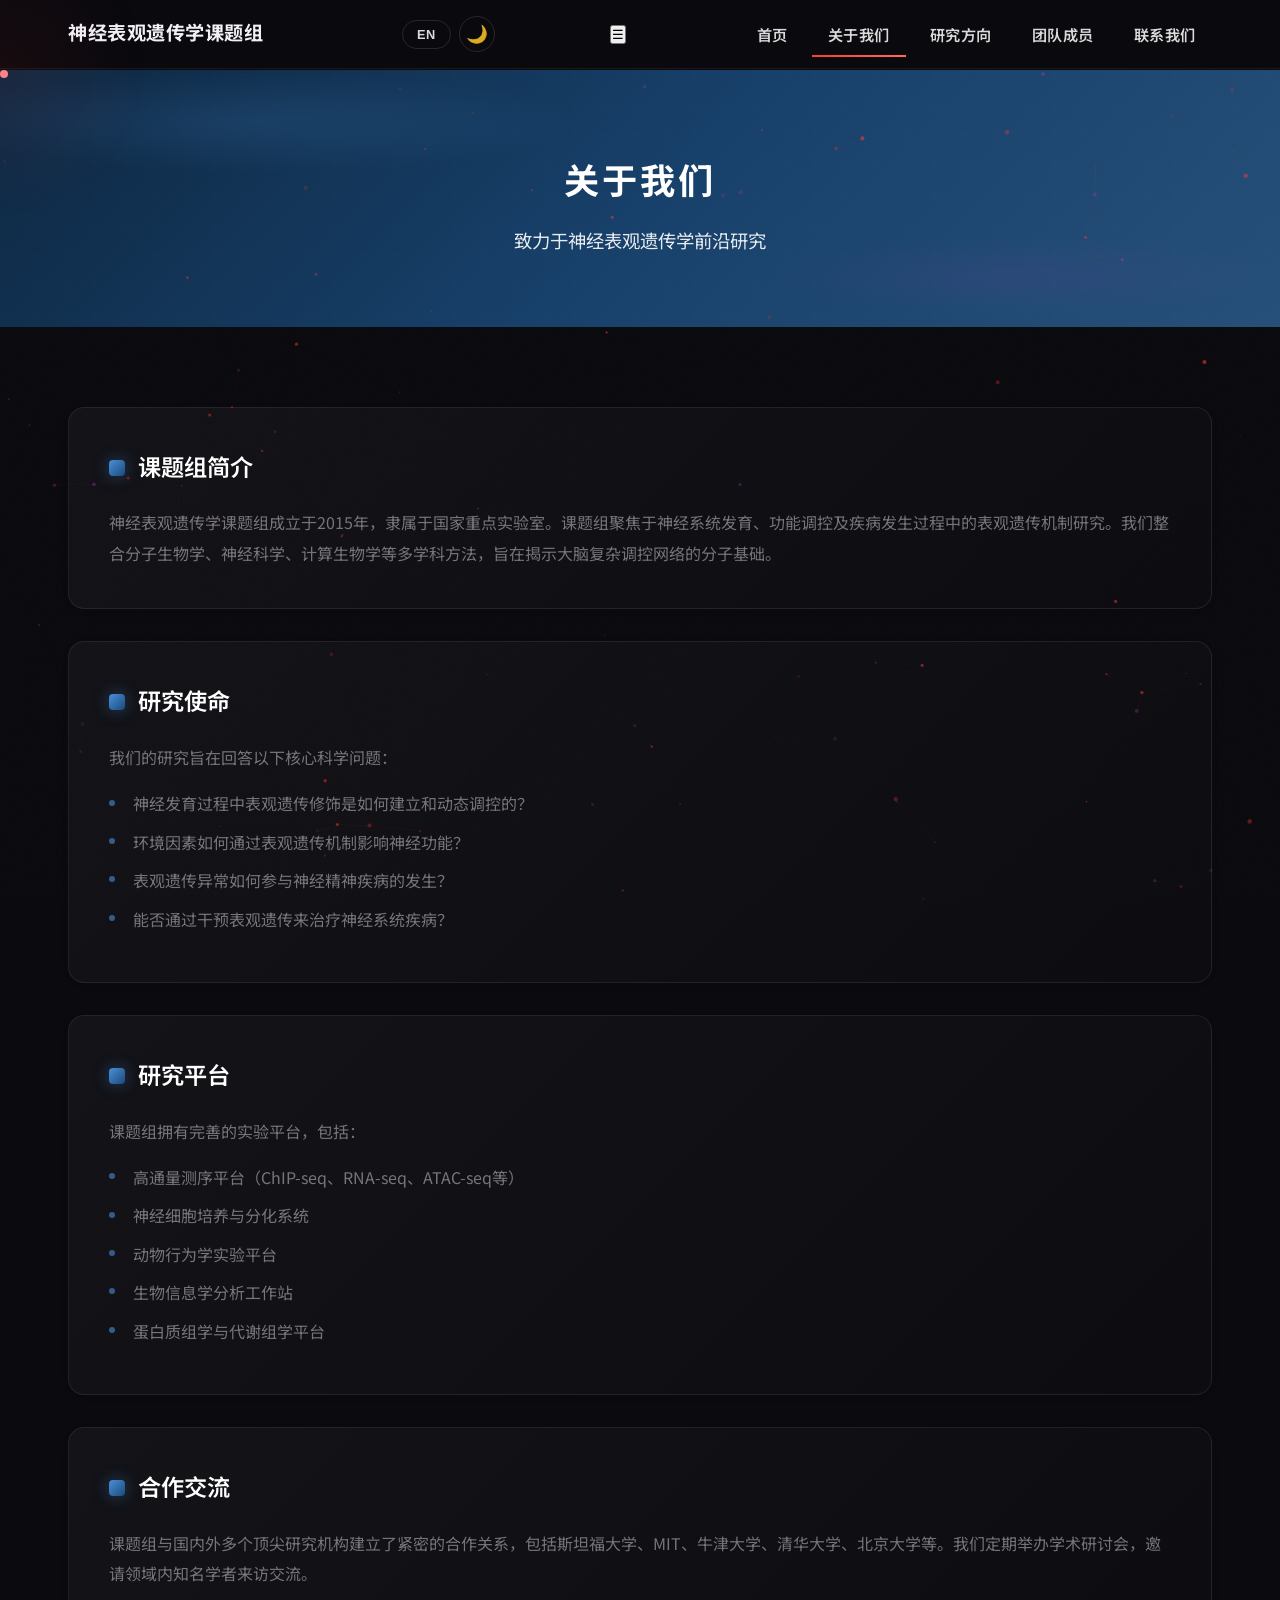
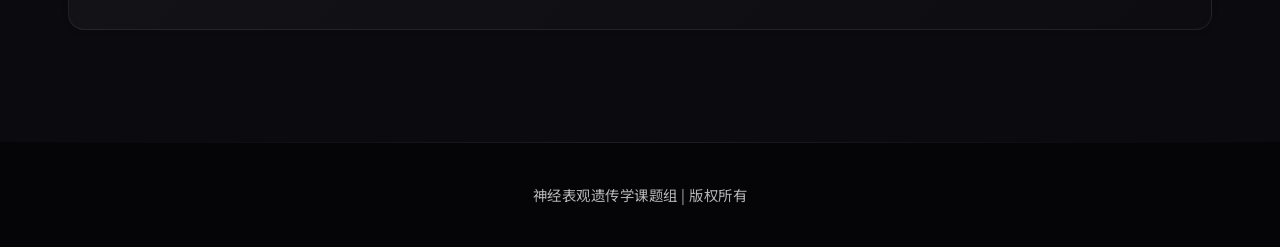
==== commit 5860c0d2: "Redesign website with Qclaw-inspired styling - Fonts: Orbitron (English headers) + Noto Sans SC (Chi" ====
--- a/about.html
+++ b/about.html
@@ -7,6 +7,10 @@
     <link rel="stylesheet" href="css/style.css">
 </head>
 <body data-page="about">
+    <!-- Custom Cursor (Qclaw Style) -->
+    <div class="cursor-dot" id="cursorDot"></div>
+    <div class="cursor-ring" id="cursorRing"></div>
+    <div class="cursor-glow" id="cursorGlow"></div>
 
     <header>
         <nav>
--- a/css/style.css
+++ b/css/style.css
@@ -1,7 +1,9 @@
 /* ============================================
    神经表观遗传学课题组 - 设计升级版
-   Scientific Elegance Design System
-   ============================================ */
+   Inspired by Qclaw Design System
+   ============================================ */
+
+@import url('https://fonts.googleapis.com/css2?family=Orbitron:wght@400;500;700;900&family=Noto+Sans+SC:wght@300;400;500;700;900&family=JetBrains+Mono:wght@400;500;700&display=swap');
 
 * {
     margin: 0;
@@ -10,18 +12,29 @@
 }
 
 /* ============================================
-   Design Tokens - 核心设计变量
+   Design Tokens - 核心设计变量 (Qclaw Style)
    ============================================ */
 :root {
-    /* 品牌色彩 - 更丰富的层次 */
+    /* 品牌色彩 - Qclaw 红色科技主题 */
+    --red-primary: #FF3B30;
+    --red-glow: #FF6B5E;
+    --gold-accent: #FFD700;
+    --bg-dark: #0A0A0F;
+    --bg-card: rgba(255,255,255,0.03);
+    --text-primary: #F0F0F5;
+    --text-secondary: rgba(240,240,245,0.6);
+    --border-subtle: rgba(255,255,255,0.06);
+    --gradient-red: linear-gradient(135deg, #FF3B30, #FF6B5E);
+
+    /* 保留原有变量用于兼容 */
     --primary-deep: #0f2d4a;
     --primary: #1a4a7a;
     --primary-light: #2c5d8f;
     --primary-lighter: #3d7ab5;
     --secondary: #4a90d9;
     --secondary-light: #6ba3e0;
-    --accent: #c0392b;
-    --accent-soft: #e74c3c;
+    --accent: #FF3B30;
+    --accent-soft: #FF6B5E;
 
     /* 强调色 - 用于科学研究主题 */
     --accent-bio: #27ae60;
@@ -76,10 +89,10 @@
     --transition-slow: 0.4s cubic-bezier(0.4, 0, 0.2, 1);
     --transition-spring: 0.5s cubic-bezier(0.34, 1.56, 0.64, 1);
 
-    /* 字体系统 */
-    --font-display: "Noto Serif SC", "Source Han Serif SC", "Songti SC", Georgia, serif;
-    --font-body: "Noto Sans SC", "Source Han Sans SC", "PingFang SC", "Microsoft YaHei", sans-serif;
-    --font-mono: "JetBrains Mono", "Fira Code", monospace;
+    /* 字体系统 - Qclaw Style */
+    --font-display: 'Orbitron', 'Noto Sans SC', sans-serif;
+    --font-body: 'Noto Sans SC', 'Source Han Sans SC', 'PingFang SC', 'Microsoft YaHei', sans-serif;
+    --font-mono: 'JetBrains Mono', 'Fira Code', monospace;
 }
 
 /* ============================================
@@ -120,8 +133,67 @@
 
 /* Selection */
 ::selection {
-    background: var(--primary);
+    background: var(--red-primary);
     color: white;
+}
+
+/* ============================================
+   Custom Cursor - 自定义光标 (Qclaw Style)
+   ============================================ */
+body {
+    cursor: none;
+}
+
+a, button, span, div, img, input, textarea, select, label {
+    cursor: none;
+}
+
+.cursor-dot {
+    position: fixed;
+    width: 8px;
+    height: 8px;
+    background: var(--red-glow);
+    border-radius: 50%;
+    pointer-events: none;
+    z-index: 99999;
+    mix-blend-mode: screen;
+}
+
+.cursor-ring {
+    position: fixed;
+    width: 36px;
+    height: 36px;
+    border: 1.5px solid rgba(255, 107, 94, 0.5);
+    border-radius: 50%;
+    pointer-events: none;
+    z-index: 99998;
+    transition: width 0.3s, height 0.3s, border-color 0.3s;
+}
+
+.cursor-ring.hovering {
+    width: 52px;
+    height: 52px;
+    border-color: rgba(255, 107, 94, 0.8);
+}
+
+.cursor-glow {
+    position: fixed;
+    width: 300px;
+    height: 300px;
+    background: radial-gradient(circle, rgba(255, 59, 48, 0.06) 0%, transparent 70%);
+    pointer-events: none;
+    z-index: 99997;
+    transform: translate(-50%, -50%);
+}
+
+/* Mobile: disable custom cursor */
+@media (max-width: 900px) {
+    body, a, button, span, div, img, input, textarea, select, label {
+        cursor: auto;
+    }
+    .cursor-dot, .cursor-ring, .cursor-glow {
+        display: none !important;
+    }
 }
 
 /* ============================================
@@ -211,7 +283,7 @@
 
 .landing-content {
     position: relative;
-    z-index: 10;
+    z-index: 10001;
     text-align: center;
     padding: 2rem;
     margin-top: -5%;
@@ -401,15 +473,16 @@
 /* Logo */
 .logo {
     font-size: 1.2rem;
-    color: var(--primary);
-    font-weight: 600;
+    color: var(--text-primary);
+    font-weight: 700;
     letter-spacing: 0.5px;
     font-family: var(--font-display);
-    transition: color var(--transition-base);
+    transition: all var(--transition-base);
 }
 
 .logo:hover {
-    color: var(--primary-light);
+    color: var(--red-glow);
+    text-shadow: 0 0 12px rgba(255, 107, 94, 0.5);
 }
 
 /* 导航链接 - 更精致的悬停效果 */
@@ -421,47 +494,41 @@
 
 .nav-links a {
     text-decoration: none;
-    color: var(--text-secondary);
-    font-weight: 500;
+    color: rgba(255, 255, 255, 0.85);
+    font-weight: 600;
     font-size: 0.95rem;
-    transition: all var(--transition-base);
+    letter-spacing: 0.5px;
+    transition: all 0.3s;
     position: relative;
     padding: 0.5rem 1rem;
-    border-radius: var(--radius-sm);
-}
-
-.nav-links a::before {
-    content: '';
-    position: absolute;
-    bottom: 4px;
-    left: 50%;
+}
+
+.nav-links a::after {
+    content: '';
+    position: absolute;
+    bottom: -4px;
+    left: 0;
     width: 0;
     height: 2px;
-    background: linear-gradient(90deg, var(--primary), var(--secondary));
-    transition: all var(--transition-base);
-    transform: translateX(-50%);
-    border-radius: 1px;
-    opacity: 0;
+    background: var(--gradient-red);
+    transition: width 0.3s;
 }
 
 .nav-links a:hover {
-    color: var(--primary);
-    background: rgba(26, 74, 122, 0.04);
-}
-
-.nav-links a:hover::before {
-    width: 40%;
-    opacity: 1;
+    color: #fff;
+    text-shadow: 0 0 12px rgba(255, 107, 94, 0.5);
+}
+
+.nav-links a:hover::after {
+    width: 100%;
 }
 
 .nav-links a.active {
-    color: var(--primary);
-    background: rgba(26, 74, 122, 0.06);
-}
-
-.nav-links a.active::before {
-    width: 50%;
-    opacity: 1;
+    color: var(--red-glow);
+}
+
+.nav-links a.active::after {
+    width: 100%;
 }
 
 /* 语言和主题切换 */
@@ -509,7 +576,7 @@
    ============================================ */
 .hero {
     background:
-        linear-gradient(135deg, rgba(15, 45, 74, 0.97) 0%, rgba(26, 74, 122, 0.95) 50%, rgba(44, 93, 140, 0.93) 100%),
+        linear-gradient(135deg, rgba(15, 45, 74, 0.85) 0%, rgba(26, 74, 122, 0.85) 50%, rgba(44, 93, 140, 0.85) 100%),
         url("data:image/svg+xml,%3Csvg width='60' height='60' viewBox='0 0 60 60' xmlns='http://www.w3.org/2000/svg'%3E%3Cg fill='none' fill-rule='evenodd'%3E%3Cg fill='%23ffffff' fill-opacity='0.025'%3E%3Cpath d='M36 34v-4h-2v4h-4v2h4v4h2v-4h4v-2h-4zm0-30V0h-2v4h-4v2h4v4h2V6h4V4h-4zM6 34v-4H4v4H0v2h4v4h2v-4h4v-2H6zM6 4V0H4v4H0v2h4v4h2V6h4V4H6z'/%3E%3C/g%3E%3C/g%3E%3C/svg%3E");
     color: var(--white);
     padding: 90px 0 100px;
@@ -521,6 +588,7 @@
     flex-direction: column;
     justify-content: center;
     align-items: center;
+    z-index: 2;
 }
 
 .hero::before {
@@ -538,7 +606,7 @@
 
 .hero .container {
     position: relative;
-    z-index: 1;
+    z-index: 3;
     width: 100%;
     max-width: 1000px;
     display: flex;
@@ -598,12 +666,12 @@
     font-weight: 700;
     font-family: var(--font-display);
     letter-spacing: 2px;
+    color: #ffffff;
 }
 
 .hero p {
     font-size: clamp(1.05rem, 2.5vw, 1.35rem);
     margin-bottom: 2.5rem;
-    opacity: 0.92;
     max-width: 750px;
     margin-left: auto;
     margin-right: auto;
@@ -637,45 +705,29 @@
 }
 
 /* ============================================
-   Button - 按钮样式
+   Button - 按钮样式 (Qclaw Style)
    ============================================ */
 .btn {
     display: inline-flex;
     align-items: center;
     justify-content: center;
-    padding: 16px 36px;
-    background: linear-gradient(135deg, var(--primary-light) 0%, var(--primary) 100%);
+    padding: 14px 32px;
+    background: var(--gradient-red);
     color: #ffffff;
     text-decoration: none;
-    border-radius: var(--radius-full);
-    font-weight: 600;
-    font-size: 1rem;
+    border-radius: 12px;
+    font-weight: 700;
+    font-size: 15px;
     letter-spacing: 0.5px;
-    transition: all var(--transition-base);
-    box-shadow: 0 4px 20px rgba(26, 74, 122, 0.3);
+    transition: all 0.3s;
+    border: none;
     position: relative;
     overflow: hidden;
 }
 
-.btn::before {
-    content: '';
-    position: absolute;
-    top: 0;
-    left: -100%;
-    width: 100%;
-    height: 100%;
-    background: linear-gradient(90deg, transparent, rgba(255,255,255,0.2), transparent);
-    transition: left 0.5s ease;
-}
-
 .btn:hover {
-    background: linear-gradient(135deg, var(--primary) 0%, var(--primary-deep) 100%);
-    transform: translateY(-3px);
-    box-shadow: 0 8px 30px rgba(26, 74, 122, 0.4);
-}
-
-.btn:hover::before {
-    left: 100%;
+    transform: translateY(-2px);
+    box-shadow: 0 6px 24px rgba(255, 59, 48, 0.4);
 }
 
 /* ============================================
@@ -801,110 +853,93 @@
     gap: 1.5rem;
 }
 
-/* 卡片 - 更精致的悬停效果 */
+/* 卡片 - Qclaw Style Glass Cards */
 .feature-card {
-    padding: 2.2rem;
+    padding: 28px 24px;
     position: relative;
     min-height: 200px;
     display: flex;
     flex-direction: column;
-    background: var(--bg-elevated);
-    border: 1px solid rgba(0, 0, 0, 0.04);
-    border-radius: var(--radius-lg);
-    box-shadow: var(--shadow-sm);
-    transition: all var(--transition-slow);
+    background: linear-gradient(135deg, rgba(255,255,255,0.04), rgba(255,255,255,0.01));
+    border: 1px solid rgba(255,255,255,0.08);
+    border-radius: 18px;
+    transition: all 0.5s;
     overflow: hidden;
+    backdrop-filter: blur(10px);
 }
 
 /* 卡片悬浮光效 */
 .feature-card::before {
     content: '';
     position: absolute;
-    top: 0;
-    left: 0;
-    right: 0;
-    height: 3px;
-    background: linear-gradient(90deg, var(--primary), var(--secondary));
-    transform: scaleX(0);
-    transform-origin: left;
-    transition: transform var(--transition-slow);
-}
-
-.feature-card:hover {
-    transform: translateY(-8px);
-    box-shadow: var(--shadow-xl);
-    border-color: rgba(74, 144, 217, 0.15);
-}
-
-.feature-card:hover::before {
-    transform: scaleX(1);
-}
-
-.feature-card h3 {
-    color: var(--text-primary);
-    margin-bottom: 1rem;
-    font-size: 1.3rem;
-    font-weight: 600;
-    position: relative;
-    padding-bottom: 1rem;
-    font-family: var(--font-display);
-}
-
-.feature-card h3::after {
-    content: '';
-    position: absolute;
-    bottom: 0;
-    left: 0;
-    width: 30px;
-    height: 2px;
-    background: linear-gradient(90deg, var(--secondary), var(--primary));
-    border-radius: 1px;
-}
-
-.feature-card p {
-    color: var(--text-tertiary);
-    line-height: 1.8;
-    font-size: 0.95rem;
-}
-
-/* ============================================
-   News Section - 最新动态
-   ============================================ */
-.news {
-    padding: 90px 0;
-    position: relative;
-    background: linear-gradient(180deg, #fafbfc 0%, #f3f5f7 100%);
-}
-
-.news::before {
+    inset: 0;
+    border-radius: 18px;
+    background: linear-gradient(135deg, rgba(255,59,48,0.08), transparent 60%);
+    opacity: 0;
+    transition: opacity 0.5s;
+}
+
+.feature-card::after {
     content: '';
     position: absolute;
     top: 0;
     left: 0;
     right: 0;
     height: 1px;
-    background: linear-gradient(90deg, transparent, rgba(0,0,0,0.03), transparent);
+    background: linear-gradient(90deg, transparent, var(--red-glow), transparent);
+    opacity: 0;
+    transition: opacity 0.4s;
+}
+
+.feature-card:hover {
+    border-color: rgba(255, 59, 48, 0.25);
+    transform: translateY(-8px);
+    box-shadow: 0 20px 60px rgba(255, 59, 48, 0.08), 0 0 30px rgba(255, 59, 48, 0.04);
+}
+
+.feature-card:hover::before {
+    opacity: 1;
+}
+
+.feature-card:hover::after {
+    opacity: 1;
+}
+
+.feature-card h3 {
+    color: #fff;
+    margin-bottom: 6px;
+    font-size: 18px;
+    font-weight: 700;
+    position: relative;
+    z-index: 1;
+}
+
+.feature-card p {
+    color: var(--text-secondary);
+    line-height: 1.6;
+    font-size: 14px;
+    position: relative;
+    z-index: 1;
+}
+
+/* ============================================
+   News Section - Qclaw Style
+   ============================================ */
+.news {
+    padding: 90px 0;
+    position: relative;
+    background: transparent;
 }
 
 .news h2 {
     text-align: center;
     margin-bottom: 3.5rem;
-    color: var(--text-primary);
-    font-size: 2rem;
-    font-weight: 700;
+    color: #ffffff;
+    font-size: clamp(26px, 4vw, 40px);
+    font-weight: 900;
     position: relative;
     font-family: var(--font-display);
     letter-spacing: 2px;
-}
-
-.news h2::after {
-    content: '';
-    display: block;
-    width: 50px;
-    height: 3px;
-    background: linear-gradient(90deg, var(--primary), var(--secondary));
-    margin: 1.2rem auto 0;
-    border-radius: 2px;
 }
 
 .news-grid {
@@ -913,29 +948,26 @@
     gap: 1.5rem;
 }
 
-/* 新闻卡片 */
+/* 新闻卡片 - Qclaw Glass Style */
 .news-item {
-    padding: 2rem;
-    border-left: 3px solid var(--secondary);
-    transition: all var(--transition-base);
+    padding: 28px 24px;
+    transition: all 0.5s;
     position: relative;
     min-height: 110px;
-    background: var(--bg-elevated);
-    border-radius: 0 var(--radius-md) var(--radius-md) 0;
-    box-shadow: var(--shadow-sm);
+    background: linear-gradient(135deg, rgba(255,255,255,0.04), rgba(255,255,255,0.01));
+    border: 1px solid rgba(255,255,255,0.08);
+    border-radius: 18px;
     overflow: hidden;
 }
 
 .news-item::before {
     content: '';
     position: absolute;
-    left: -3px;
-    top: 0;
-    height: 100%;
-    width: 3px;
-    background: linear-gradient(180deg, var(--secondary), var(--primary));
+    inset: 0;
+    border-radius: 18px;
+    background: linear-gradient(135deg, rgba(255,59,48,0.08), transparent 60%);
     opacity: 0;
-    transition: opacity var(--transition-base);
+    transition: opacity 0.5s;
 }
 
 .news-item::after {
@@ -944,16 +976,16 @@
     top: 0;
     left: 0;
     right: 0;
-    bottom: 0;
-    background: linear-gradient(135deg, rgba(74, 144, 217, 0.03) 0%, transparent 50%);
+    height: 1px;
+    background: linear-gradient(90deg, transparent, var(--red-glow), transparent);
     opacity: 0;
-    transition: opacity var(--transition-base);
+    transition: opacity 0.4s;
 }
 
 .news-item:hover {
-    border-left-width: 4px;
-    transform: translateX(6px);
-    box-shadow: var(--shadow-lg);
+    border-color: rgba(255, 59, 48, 0.25);
+    transform: translateY(-8px);
+    box-shadow: 0 20px 60px rgba(255, 59, 48, 0.08), 0 0 30px rgba(255, 59, 48, 0.04);
 }
 
 .news-item:hover::before {
@@ -965,7 +997,7 @@
 }
 
 .news-item .date {
-    color: var(--secondary);
+    color: var(--red-glow);
     font-size: 0.85rem;
     font-weight: 600;
     letter-spacing: 1px;
@@ -975,7 +1007,7 @@
 }
 
 .news-item h4 {
-    color: var(--text-primary);
+    color: #ffffff;
     margin-top: 0.4rem;
     font-size: 1.08rem;
     line-height: 1.6;
@@ -1015,7 +1047,7 @@
    ============================================ */
 .page-header {
     background:
-        linear-gradient(135deg, var(--primary-deep) 0%, var(--primary) 50%, rgba(44, 93, 140, 0.95) 100%),
+        linear-gradient(135deg, rgba(15, 45, 74, 0.85) 0%, rgba(26, 74, 122, 0.85) 50%, rgba(44, 93, 140, 0.85) 100%),
         url("data:image/svg+xml,%3Csvg width='60' height='60' viewBox='0 0 60 60' xmlns='http://www.w3.org/2000/svg'%3E%3Cg fill='none' fill-rule='evenodd'%3E%3Cg fill='%23ffffff' fill-opacity='0.025'%3E%3Cpath d='M36 34v-4h-2v4h-4v2h4v4h2v-4h4v-2h-4zm0-30V0h-2v4h-4v2h4v4h2V6h4V4h-4zM6 34v-4H4v4H0v2h4v4h2v-4h4v-2H6zM6 4V0H4v4H0v2h4v4h2V6h4V4H6z'/%3E%3C/g%3E%3C/g%3E%3C/svg%3E");
     color: var(--white);
     padding: 80px 0 70px;
@@ -1023,6 +1055,7 @@
     position: relative;
     overflow: hidden;
     margin-top: 70px;
+    z-index: 2;
 }
 
 .page-header::before {
@@ -1045,12 +1078,14 @@
     font-weight: 700;
     font-family: var(--font-display);
     letter-spacing: 3px;
+    color: #ffffff;
 }
 
 .page-header p {
     font-size: 1.15rem;
     opacity: 0.9;
     position: relative;
+    color: #ffffff;
 }
 
 /* ============================================
@@ -1548,27 +1583,29 @@
 }
 
 /* ============================================
-   Dark Mode - 暗色模式
-   ============================================ */
-body.dark-mode {
-    --text-primary: #e8e8ec;
-    --text-secondary: #b8b8c8;
-    --text-tertiary: #8888a0;
-    --text-muted: #5a5a70;
-    --bg-primary: #0d0d18;
-    --bg-secondary: #14142a;
-    --bg-deep: #08080f;
-    --bg-elevated: #1a1a2e;
+   Dark Mode - Qclaw Style (Default)
+   ============================================ */
+body, body.dark-mode {
+    --text-primary: #F0F0F5;
+    --text-secondary: rgba(240,240,245,0.6);
+    --text-tertiary: rgba(240,240,245,0.45);
+    --text-muted: rgba(240,240,245,0.35);
+    --bg-primary: #0A0A0F;
+    --bg-secondary: #0d0d14;
+    --bg-deep: #050508;
+    --bg-elevated: #141420;
     background: var(--bg-primary);
-}
-
-body.dark-mode header {
-    background: rgba(20, 20, 42, 0.95);
-    border-bottom-color: rgba(255, 255, 255, 0.04);
-}
-
-body.dark-mode.scrolled header {
-    background: rgba(20, 20, 42, 0.98);
+    color: var(--text-primary);
+}
+
+body.dark-mode header, header {
+    background: rgba(10, 10, 15, 0.92);
+    border-bottom-color: rgba(255, 255, 255, 0.06);
+    backdrop-filter: blur(24px);
+}
+
+body.dark-mode.scrolled header, header.scrolled {
+    background: rgba(10, 10, 15, 0.98);
 }
 
 body.dark-mode .feature-card,
@@ -1578,28 +1615,25 @@
 body.dark-mode .research-item,
 body.dark-mode .news-item,
 body.dark-mode .about-section,
-body.dark-mode .join-text {
-    background: var(--bg-elevated);
-    border-color: rgba(255, 255, 255, 0.04);
-}
-
-body.dark-mode .logo {
-    color: #e8e8ec;
-}
-
-body.dark-mode .nav-links a {
-    color: var(--text-secondary);
-}
-
-body.dark-mode .nav-links a:hover {
-    color: #ffffff;
-    background: rgba(74, 144, 217, 0.1);
+body.dark-mode .join-text,
+.feature-card, .team-member, .contact-card, .contact-form, .research-item, .news-item {
+    background: linear-gradient(135deg, rgba(255,255,255,0.04), rgba(255,255,255,0.01));
+    border-color: rgba(255, 255, 255, 0.08);
+}
+
+body.dark-mode .logo, .logo {
+    color: #F0F0F5;
+}
+
+body.dark-mode .nav-links a, .nav-links a {
+    color: rgba(255, 255, 255, 0.85);
 }
 
 body.dark-mode .hero h2,
 body.dark-mode .page-header h2,
 body.dark-mode .features h2,
-body.dark-mode .news h2 {
+body.dark-mode .news h2,
+.hero h2, .page-header h2, .features h2, .news h2 {
     color: #ffffff;
 }
 
@@ -1607,22 +1641,26 @@
 body.dark-mode .news-item h4,
 body.dark-mode .about-section h3,
 body.dark-mode .research-item h3,
-body.dark-mode .team-member h3 {
+body.dark-mode .team-member h3,
+.feature-card h3, .news-item h4, .about-section h3, .research-item h3, .team-member h3 {
     color: #ffffff;
 }
 
-body.dark-mode footer {
+body.dark-mode footer, footer {
     background: var(--bg-deep);
+    border-top-color: rgba(255, 255, 255, 0.06);
 }
 
 body.dark-mode .lang-switch,
-body.dark-mode .theme-toggle {
+body.dark-mode .theme-toggle,
+.lang-switch, .theme-toggle {
     border-color: rgba(255, 255, 255, 0.12);
-    color: var(--text-secondary);
+    color: rgba(255, 255, 255, 0.85);
 }
 
 body.dark-mode .lang-switch:hover,
-body.dark-mode .theme-toggle:hover {
+body.dark-mode .theme-toggle:hover,
+.lang-switch:hover, .theme-toggle:hover {
     background: rgba(255, 255, 255, 0.08);
     border-color: rgba(255, 255, 255, 0.25);
     color: #ffffff;
@@ -1766,3 +1804,16 @@
 .mb-2 { margin-bottom: 1rem; }
 .mb-3 { margin-bottom: 1.5rem; }
 .mb-4 { margin-bottom: 2rem; }
+
+/* ============================================
+   Particles Canvas - 粒子动画画布
+   ============================================ */
+#particles-canvas {
+    position: fixed;
+    top: 0;
+    left: 0;
+    width: 100%;
+    height: 100%;
+    z-index: 10000;
+    pointer-events: none;
+}
